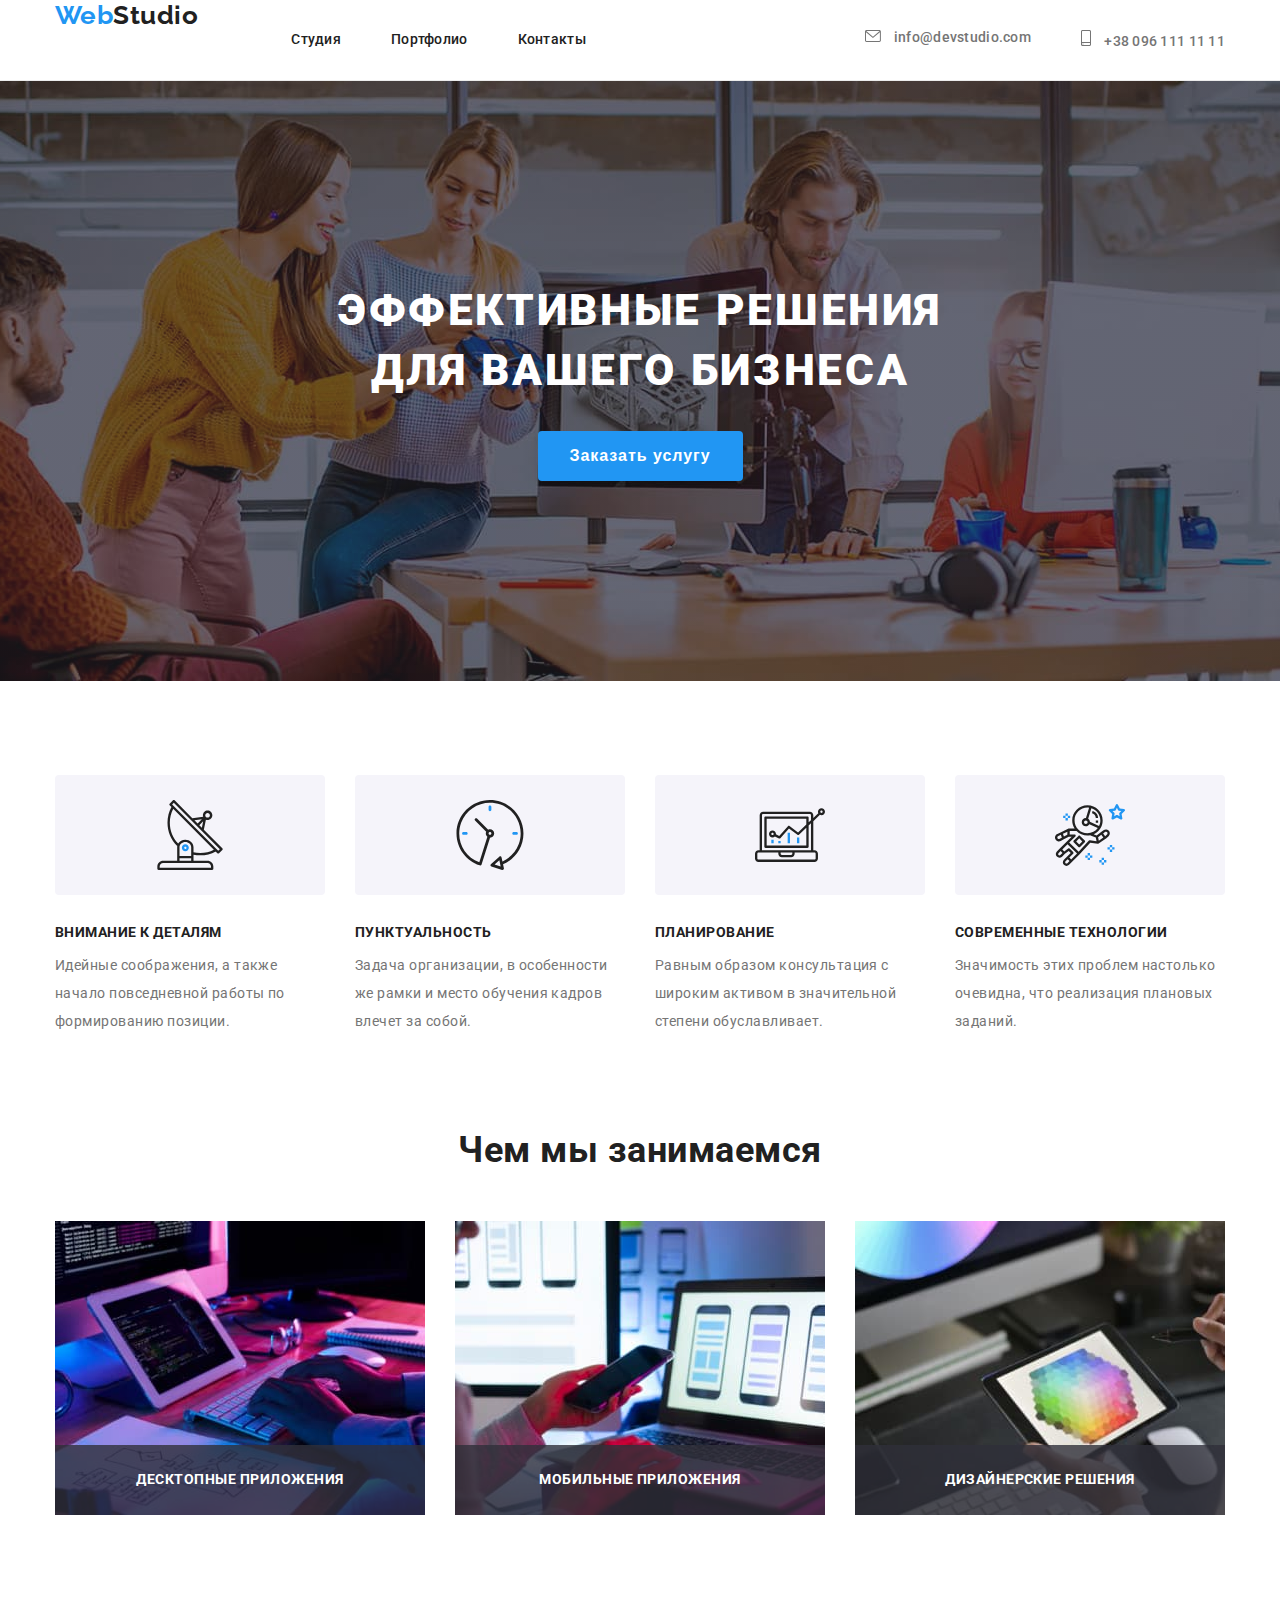
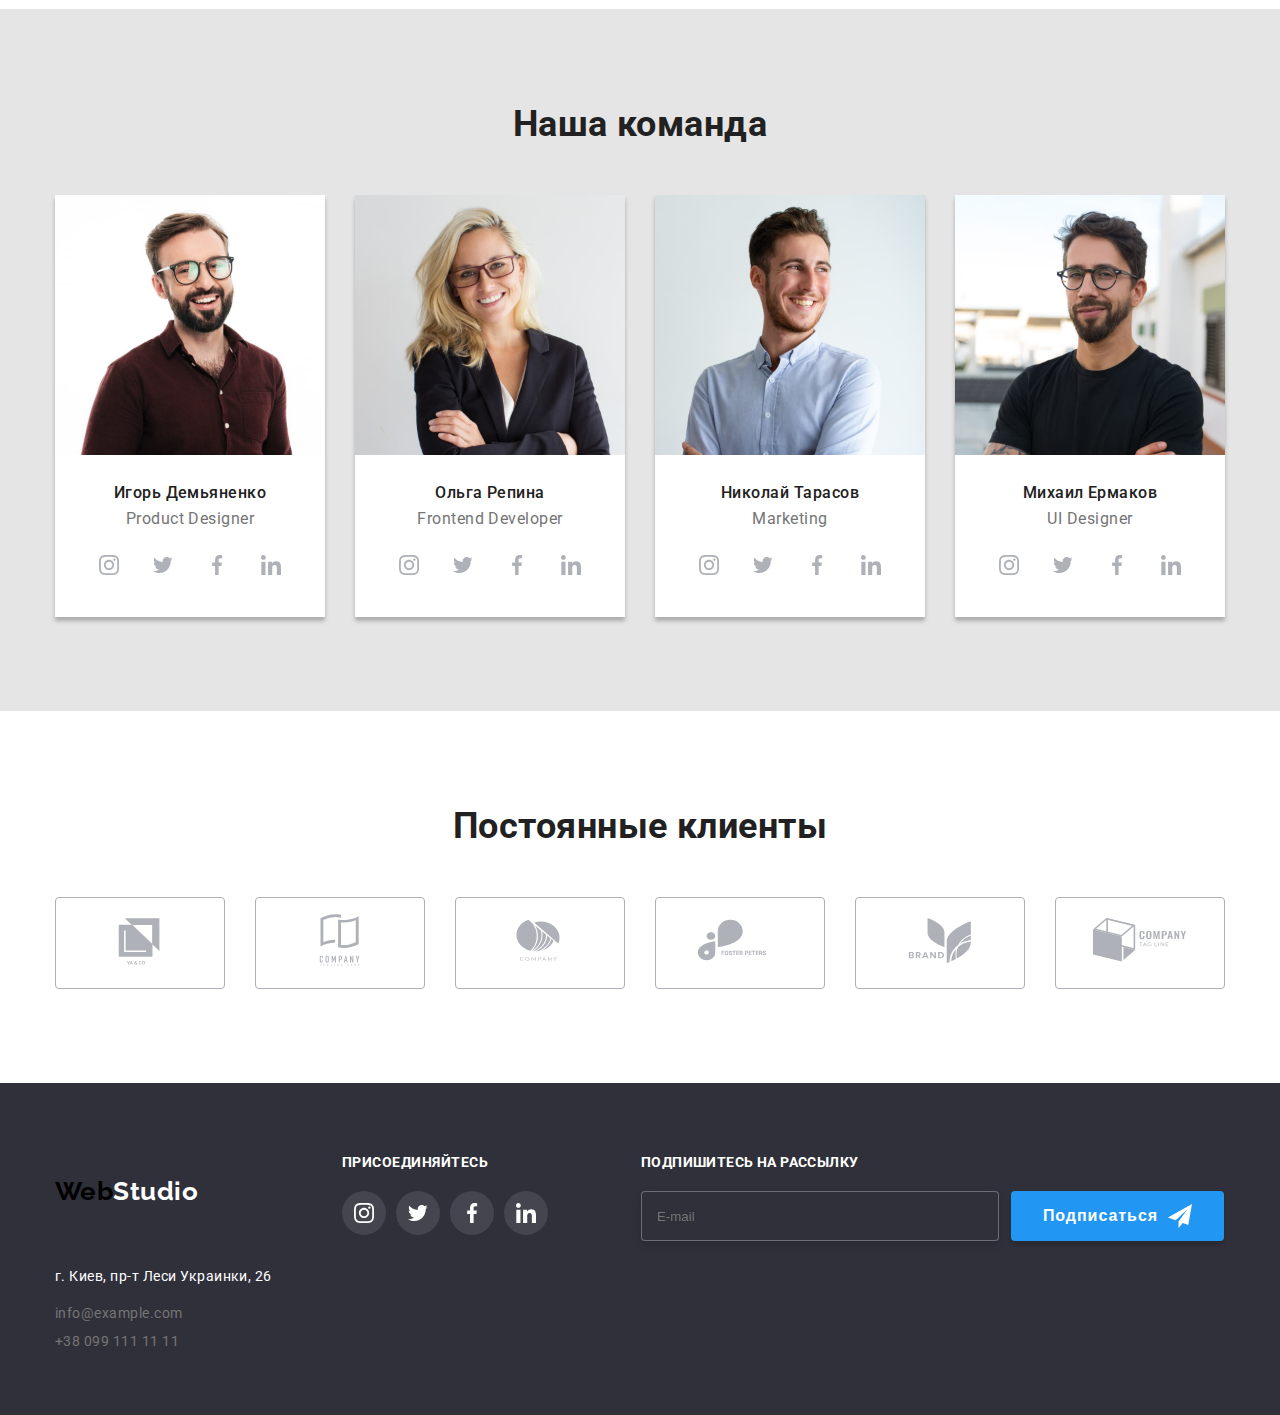
==== index.html @ a4784786 "БЕМ" ====
<!DOCTYPE html>
<html lang="ru">
<head>
    <meta charset="UTF-8">
    <meta http-equiv="X-UA-Compatible" content="IE=edge">
    <meta name="viewport" content="width=device-width, initial-scale=1.0">
    <title>Document</title>
    <link rel="stylesheet" href="https://cdnjs.cloudflare.com/ajax/libs/modern-normalize/1.0.0/modern-normalize.min.css" integrity="sha512-ISS7cAi1PEhQ8jnbJpJZMd29NlhNj4AWYyLOSp2CE/CsHxTCu+r+t0D2yoJudVrd0/8fTVPUVDzY5Tvli75u/g==" crossorigin="anonymous" referrerpolicy="no-referrer" />
    <link rel="preconnect" href="https://fonts.gstatic.com">
<link href="https://fonts.googleapis.com/css2?family=Raleway:wght@700&family=Roboto:wght@400;500;700;900&display=swap" rel="stylesheet">    
<link rel="stylesheet" href="./css/styles.css"/>
</head>
<body>
    <header class="header">
        <div class="container header__line">
        <nav class="header__nav">
            <span ><a class="logo" href=""> <span class="logo logo__web">Web</span>Studio</a> </span>
            <ul class="site-nav">
                <li class=" site-nav__item site-nav__item--active"><a class="site-nav__link" href="./index.html">Студия</a></li>
                <li class="site-nav__item"><a class="site-nav__link" href="./portfolio.html">Портфолио</a></li>
                <li class="site-nav__item"><a class="site-nav__link" href="">Контакты</a></li>
            </ul> 
        </nav>
            <ul class="addres">
                <li class="link"> 
                    <a href="mailto:info@devstudio.com"> 
                        <svg width="16px" height="12px" class="icons-contacts"> 
                        <use href="./images/icons.svg/symbol-defs.svg#icon-envelope">
                        </use> 
                    </svg>
                    info@devstudio.com</a></li>
                <li class="link">
                    <a href="tel:+380961111111">
                        <svg width="10px" height="16px" class="icons-contacts">
                        <use href="./images/icons.svg/symbol-defs.svg#icon-smartphone">
                        </use>
                    </svg>
                    +38 096 111 11 11</a></li>
            </ul>    
    </div>
    </header>


    <main>
        <!-- Hero -->
        <section class="section hero overlay">
            <div class="container">
        <h1 class="hero-title"> Эффективные решения <br> для вашего бизнеса</h1>
        <button data-modal-open type="button" class="btn"> Заказать услугу</button>
        </div>
    </section>

        <!--Features-->
        <section class="section section-features">
            <div class="container"> 
            <h2 class="section-title hide">Особенности</h2>
            <ul class="features">

               <li class="features-items">
                   <div class="icons-features">
                   <svg width="70px" height="70px">
                    <use href="./images/icons.svg/symbol-defs.svg#icon-antenna">
                    </use>
                </svg>
            </div>
                   <h3 class="title">Внимание к деталям</h3>
                   <p class="text"> Идейные соображения, а также начало повседневной работы по формированию позиции.</p>
                </li>


                <li class="features-items">
                    <div class="icons-features">
                    <svg width="70" height="70">
                        <use href="./images/icons.svg/symbol-defs.svg#icon-clock">
                        </use>
                    </svg>
                    </div>
                    <h3 class="title">Пунктуальность </h3>
                    <p class="text">Задача организации, в особенности же рамки и место обучения кадров влечет за собой.</p>
                </li>


                <li class="features-items">
                    <div class="icons-features">
                    <svg width="70" height="70">
                        <use href="./images/icons.svg/symbol-defs.svg#icon-diagram">
                        </use>
                    </svg>
                </div>
                    <h3 class="title"> Планирование </h3>
                    <p class="text">Равным образом консультация с широким активом в значительной степени обуславливает.</p>
                </li>


                <li class="features-items">
                    <div class="icons-features">
                    <svg width="70" height="70">
                        <use href="./images/icons.svg/symbol-defs.svg#icon-astronaut">
                        </use>
                    </svg>
                </div>
                    <h3 class="title">Современные технологии</h3>
                    <p class="text">Значимость этих проблем настолько очевидна, что реализация плановых заданий.</p>
                </li>
            </ul>
            </div>
    </section>
        
        <!--What are we doing -->
        <section class="section job">
            <div class="container"> 
             <h2 class="section-title"> Чем мы занимаемся</h2>
             <ul class="our-job">
                <li class="our-job-items"> <img src="images/box-1.jpg" width="370" height="294" alt="создаем макет">
                <h3 class="title">Десктопные приложения</h3>
             </li>
                <li class="our-job-items"> <img src="images/box-2.jpg" width="370" height="294" alt="создаем сайт">
                    <h3 class="title">Мобильные приложения</h3>
                </li>
                <li class="our-job-items"> <img src="images/box-3.jpg" width="370" height="294" alt="адаптируем">
                    <h3 class="title">Дизайнерские решения</h3></li>
             </ul> 
            </div>
        </section>

        <!--Our team-->
        <section class="section our-team">
            <div class="container"> 
            <h2 class="section-title"> Наша команда</h2>
            <ul class="team">
                <li class="team-items">
                    <img src="images/product-designer.jpg" alt="Игорь Демьяненко" width="270">
                    <h3 class="name">Игорь Демьяненко</h3>
                    <p lang="en" class="specialty">Product Designer</p>

                    <ul class="icons-list">
                        <li class="team-icons">
                            <a class="icons" href=""> 
                                <svg width="20px" height="20px">
                                    <use href="./images/icons.svg/symbol-defs.svg#icon-instagram">
                                    </use>
                                </svg>
                            </a>
                        </li>
                        <li class="team-icons">
                            <a class="icons" href="">
                                <svg width="20px" height="20px">
                                    <use href="./images/icons.svg/symbol-defs.svg#icon-group">
                                    </use>
                                </svg>
                            </a>
                        </li>
                        <li class="team-icons">
                            <a class="icons" href="">
                                <svg width="20px" height="20px">
                                    <use href="./images/icons.svg/symbol-defs.svg#icon-facebook">
                                    </use>
                                </svg>
                            </a>
                        </li>
                        <li class="team-icons">
                            <a class="icons" href="">
                                <svg width="20px" height="20px">
                                    <use href="./images/icons.svg/symbol-defs.svg#icon-linkedin">
                                    </use>
                                </svg>
                            </a>
                        </li>
                    </ul>
                </li>

                <li class="team-items">
                    <img src="images/frontend-developer.jpg" alt="Ольга Репина" width="270"> 
                    <h3 class="name">Ольга Репина</h3>
                    <p lang="en" class="specialty">  Frontend Developer</p>
                    <ul class="icons-list">
                        <li class="team-icons">
                            <a class="icons" href="">
                            <svg width="20px" height="20px">
                                <use href="./images/icons.svg/symbol-defs.svg#icon-instagram">
                                </use>
                            </svg>
                            </a>
                        </li>
                        <li class="team-icons">
                            <a class="icons" href="">
                                <svg width="20px" height="20px">
                                    <use href="./images/icons.svg/symbol-defs.svg#icon-group">
                                    </use>
                                </svg>
                            </a>
                        </li>
                        <li class="team-icons">
                            <a class="icons" href="">
                                <svg width="20px" height="20px">
                                    <use href="./images/icons.svg/symbol-defs.svg#icon-facebook">
                                    </use>
                                </svg>
                            </a>
                        </li>
                        <li class="team-icons">
                            <a class="icons" href="">
                                <svg width="20px" height="20px">
                                    <use href="./images/icons.svg/symbol-defs.svg#icon-linkedin">
                                    </use>
                                </svg>
                            </a>
                        </li>
                    </ul>
                </li>

                <li class="team-items">
                    <img src="images/marketing.jpg" alt="Николай Тарасов" width="270">
                    <h3 class="name">Николай Тарасов</h3>
                    <p lang="en" class="specialty"> Marketing </p>
                    <ul class="icons-list">
                        <li class="team-icons">
                            <a class="icons" href="">
                            <svg width="20px" height="20px">
                                <use href="./images/icons.svg/symbol-defs.svg#icon-instagram">
                                </use>
                            </svg>
                            </a>
                        </li>
                        <li class="team-icons">
                            <a class="icons" href="">
                                <svg width="20px" height="20px">
                                    <use href="./images/icons.svg/symbol-defs.svg#icon-group">
                                    </use>
                                </svg>
                            </a>
                        </li>
                        <li class="team-icons">
                            <a class="icons" href="">
                                <svg width="20px" height="20px">
                                    <use href="./images/icons.svg/symbol-defs.svg#icon-facebook">
                                    </use>
                                </svg>
                            </a>
                        </li>
                        <li class="team-icons">
                            <a class="icons" href="">
                                <svg width="20px" height="20px">
                                    <use href="./images/icons.svg/symbol-defs.svg#icon-linkedin">
                                    </use>
                                </svg>
                            </a>
                        </li>
                    </ul>
                </li>

                <li class="team-items">
                    <img src="images/designer.jpg" alt="Михаил Ермаков" width="270">
                    <h3 class="name">Михаил Ермаков</h3>
                    <p lang="en" class="specialty">UI Designer</p>
                    <ul class="icons-list">
                        <li class="team-icons">
                            <a class="icons" href="">
                            <svg width="20px" height="20px" >
                                <use href="./images/icons.svg/symbol-defs.svg#icon-instagram">
                                </use>
                            </svg>
                            </a>
                        </li>
                        <li class="team-icons">
                            <a class="icons" href="">
                                <svg width="20px" height="20px">
                                    <use href="./images/icons.svg/symbol-defs.svg#icon-group">
                                    </use>
                                </svg>
                            </a>
                        </li>
                        <li class="team-icons">
                            <a class="icons" href="">
                                <svg width="20px" height="20px">
                                    <use href="./images/icons.svg/symbol-defs.svg#icon-facebook">
                                    </use>
                                </svg>
                            </a>
                        </li>
                        <li class="team-icons">
                            <a class="icons" href="">
                                <svg width="20px" height="20px">
                                    <use href="./images/icons.svg/symbol-defs.svg#icon-linkedin">
                                    </use>
                                </svg>
                            </a>
                        </li>
                    </ul>
                    
                </li>
            </ul>
        </div>
        </section>

        <!--Partners-->

        <section class="section">
            <div class="container">
    <h2 class="section-title">Постоянные клиенты</h2>
<ul class="our-partners">
    <li class="client-icons"> 
        <a class="icons-partners" href="url">
        <svg width="106px" height="60px">
            <use href="./images/icons.svg/symbol-defs.svg#icon-client-1">
            </use>
        </svg>
        </a>
    </li>

    <li class="client-icons"> <a class="icons-partners" href="url">
        <svg width="106px" height="60px" >
            <use href="./images/icons.svg/symbol-defs.svg#icon-client-2">
            </use>
        </svg>
    </a>
    </li>


    <li class="client-icons"> <a class="icons-partners" href="url">
        <svg width="106px" height="60px" >
            <use href="./images/icons.svg/symbol-defs.svg#icon-client-3">
            </use>
        </svg>
    </a>
    </li>

    <li class="client-icons"> <a class="icons-partners" href="url">
        <svg width="106px" height="60px" >
            <use href="./images/icons.svg/symbol-defs.svg#icon-client-4">
            </use>
        </svg>
    </a>
    </li>

    <li class="client-icons">
        <a class="icons-partners" href="url">
        <svg width="106px" height="60px" >
            <use href="./images/icons.svg/symbol-defs.svg#icon-client-5">
            </use>
        </svg>
    </a>
    </li>

    <li class="client-icons">
        <a class="icons-partners" href="url">
        <svg width="106px" height="60px" >
            <use href="./images/icons.svg/symbol-defs.svg#icon-client-6">
            </use>
        </svg> 
    </a>
    </li>
</ul>
</div>
</section>

    </main>

    <footer>
        <section class="footer">
            <div class="container footer-container">
                <div>
        <h3 class="logo"> <a href=""><span class="web">Web</span><span class="studio">Studio</span> </a> </h3>       
        <address class="address">
            <ul class="post-contacts">
               <li> <p class="post"> г. Киев, пр-т Леси Украинки, 26</p>  </li> 
               <li> <a href="mailto:info@example.com" class="contacts contacts-mailto">info@example.com</a> </li>
               <li> <a href="tel:+380991111111" class="contacts">+38 099 111 11 11</a></li>  
            </ul> 
        </address>
        </div>


        <div class="our-icons">
        <h3 class="title">присоединяйтесь</h3>    
<ul>
    <li class="team-icons footer-icons">
        <a class="" href="">
        <svg width="20px" height="20px" class="icons ft-icons">
            <use href="./images/icons.svg/symbol-defs.svg#icon-instagram">
            </use>
        </svg>
        </a>
    </li>
    <li class="team-icons footer-icons">
        <a href="">
            <svg width="20px" height="20px" class="icons ft-icons">
                <use href="./images/icons.svg/symbol-defs.svg#icon-group">
                </use>
            </svg>
        </a>
    </li>
    <li class="team-icons footer-icons">
        <a href="">
            <svg width="20px" height="20px" class="icons ft-icons">
                <use href="./images/icons.svg/symbol-defs.svg#icon-facebook">
                </use>
            </svg>
        </a>
    </li>
    <li class="team-icons footer-icons">
        <a href="">
            <svg width="20px" height="20px" class="icons ft-icons">
                <use href="./images/icons.svg/symbol-defs.svg#icon-linkedin">
                </use>
            </svg>
        </a>
    </li>
</ul>
</div>



<form class="form-subscription">
    <h3 class="title"> Подпишитесь на рассылку </h3>
    <div class="subscription">
    <input type="email" name="e-mail" class="input-subscription" placeholder="E-mail" required>
    <button type="submit" class="btn">Подписаться
        <svg class="subscription-icon" width="24px" height="24px" >
            <use href="./images/icons.svg/symbol-defs.svg#icon-send">
            </use>
        </svg>
    </button>
</div>
</form>

</div>        
    </section>
    </footer>


<div class="backdrop is-hidden" data-modal>

    <div class="modal"> 


<form class="form">

        <b class="form-title">Оставьте свои данные, мы вам перезвоним</b>

        <label class="form-field">
                <span class="form-label">Имя</span>
                <input type="text" class="form-input" name="name" required>
                <svg class="form-icons" width="18px" height="18px">
                <use href="./images/icons.svg/symbol-defs.svg#icon-person-black" > 
                    </use>
                </svg>
        </label>


        <label class="form-field">
            <span class="form-label">Телефон</span>
            <input type="tel" class="form-input" name="tel" required>
            <svg class="form-icons" width="18px" height="18px">
            <use href="./images/icons.svg/symbol-defs.svg#icon-phone-black" > 
                </use>
            </svg>
    </label>


    <label class="form-field">
        <span class="form-label">Почта</span>
        <input type="email" class="form-input" name="email" required>
        <svg class="form-icons" width="18px" height="18px">
        <use href="./images/icons.svg/symbol-defs.svg#icon-email-black" > 
            </use>
        </svg>
</label>

<label class="form-field">
    <span class="form-label">Комментарий</span>
    <textarea class="comment" name="comment" placeholder="Введите текст"></textarea>
</label>

    <label class="checkbox-label">
    <input class="checkbox" type="checkbox" name="top">
    <span class="checkbox-icons">
    </span>
    <p class="text">Соглашаюсь с рассылкой и принимаю <a class="agree" href="">Условия договора</a></p>
</label>

<button class="btn" type="submit">Отправить</button>
  


</form>  

<button data-modal-close> 
    <svg width="18px" height="18px">
        <use href="./images/icons.svg/symbol-defs.svg#icon-close-black">
        </use>
    </svg>
</button> 
</div>
</div>


<script src="./js/modal.js"></script>
</body>
</html>
---- css/styles.css ----
/*VARIABLES*/
:root {
  --accent-color: rgba(33, 150, 243, 1);
  --background-color: rgba(229, 229, 229, 1);
  --bacbackground-color-dark: rgba(47, 48, 58, 1);
  --background-color-block: rgba(245, 244, 250, 1);
  --black-color: rgba(33, 33, 33, 1);
  --text-color: rgba(117, 117, 117, 1);
  --white-color: rgba(255, 255, 255, 1);
  --icon-color: rgba(175, 177, 184, 1);
  --main-font: "Roboto", sans-serif;
  --timing: cubic-bezier(0.4, 0, 0.2, 1)
}

* {
  box-sizing: border-box;
  margin: 0;
  padding: 0;
}

/*geometry*/
html {
  box-sizing: border-box;
}

*,
*::before,
*::after {
  box-sizing: inherit;
}

body {
  background-color: var(--white-color);
  font-family: var(--main-font);
  font-style: normal;
  letter-spacing: 0.03em;
  margin: 0;
}

a {
  color: inherit;
  text-decoration: none;
}

ul {
  list-style: none;
}

img {
  display: block;
  max-width: 100%;
  height: auto;
}

.container {
  margin: 0 auto;
  padding: 0 15px;
  width: 1200px;
}

/*HEDER STYLES*/
.header {
  background-color: var(--white-color);
  color: var(--black-color);
  border-bottom: 1px solid #ececec;
  transition: color 250ms cubic-bezier(0.4, 0, 0.2, 1);
}

.header a{
  transition: color 250ms var(--timing);
}

.header a:hover,
.header a:focus {
  color: var(--accent-color);
}

.header__line {
  display: flex;
  flex-direction: row;
  align-items: center;
}

.header__nav {
  display: flex;
}

.logo {
  font-family: "Raleway", sans-serif;
  font-weight: 700;
  font-size: 26px;
  line-height: 1.19;
  margin-top: 24px;
  margin-bottom: 25px;
}

.logo__web {
  color: var(--accent-color);
}

.site-nav {
  display: flex;
  margin-left: 93px;
}

.site-nav__item {
  display: block;
  padding-top: 32px;
  padding-bottom: 32px;
  font-weight: 500;
  font-size: 14px;
  line-height: 1.14;
  letter-spacing: 0.02em;
}

.site-nav__item:not(:last-child) {
  margin-right: 50px;
}

.addres .link {
  color: var(--text-color);
  font-weight: 500;
  font-size: 14px;
  line-height: 1.14;
  letter-spacing: 0.02em;
}

.addres {
  display: flex;
  margin-left: auto;
}

.addres .link:first-child {
  margin-right: 50px;
}

.active {
  position: relative;
  color: var(--accent-color);
}


.active::after {
    content:'';
    position: absolute;
    left: 0;
    bottom: -1px;
    background-color: var(--accent-color);
    border-radius: 2px;
    width: 100%;
    height: 4px;
}

.icons-contacts {
  margin-right: 10px;
  fill: var(--text-color);
  transition: fill 250ms var(--timing);
}

.link .icons-contacts {
  transition: fill 250ms var(--timing);
}

.link:hover .icons-contacts,
.link:focus .icons-contacts 
{
  fill: var(--accent-color);
}

/*HERO*/

.hero {
  background-color: rgba(47, 48, 58, 1);
  text-align: center;
}

/*overlay*/
.overlay {
  max-width: 1600px;
  height: 600px;
  margin-left: auto;
  margin-right: auto;
  background-image: linear-gradient(
      to right,
      rgba(47, 48, 58, 0.4),
      rgba(47, 48, 58, 0.4)
    ),
    url("../images/hero.jpg");
  background-size: cover;
  background-position: center;
}

.hero-title {
  color: var(--white-color);
  font-weight: 900;
  font-size: 44px;
  line-height: 1.36;
  text-align: center;
  letter-spacing: 0.06em;
  text-transform: uppercase;
  outline: white;
  margin-bottom: 30px;
  margin-top: 106px;
}

.btn {
  display: inline-block;
  border: 0;
  border-radius: 4px;
  box-shadow: 0px 4px 4px rgba(0, 0, 0, 0.15);
  padding: 10px 32px;
  color: var(--white-color);
  background-color: var(--accent-color);
  font-weight: 700;
  font-size: 16px;
  line-height: 1.88;
  letter-spacing: 0.06em;
  cursor: pointer;
  text-align: center;
  transition: background-color 250ms var(--timing);
}

.btn:hover,
.btn:focus {
  background-color: rgba(24, 140, 232, 1);
}

/*Section*/

.section-title {
  color: var(--black-color);
  font-weight: 700;
  font-size: 36px;
  line-height: 1.17;
  text-align: center;
  margin-top: 0;
  margin-bottom: 50px;
}

.section {
  padding: 94px 0;
}




/*features*/
.features {
  display: flex;
  flex-wrap: wrap;
}

.section-features {
  padding-bottom: 0;
}

.features .features-items {
  flex-basis: calc((100% - 90px) / 4);
  margin-right: 30px;
}
.features .features-items:last-child {
  margin-right: 0;
}

.icons-features {
  display: flex;
  width: 100%;
  height: 120px;
  justify-content: center;
  align-items: center;
  background-color: #f5f4fa;
  border-radius: 4px;
}

.hide {
  position: absolute;
  width: 1px;
  height: 1px;
  margin: -1px;
  border: 0;
  padding: 0;
  clip: rect(0 0 0 0);
  overflow: hidden;
}

.features .title {
  color: var(--black-color);
  font-weight: 700;
  font-size: 14px;
  line-height: 1.14;
  text-transform: uppercase;
  margin-top: 0;
  margin-bottom: 10px;
  margin-top: 30px;
}

.features .text {
  color: var(--text-color);
  font-size: 14px;
  line-height: 2;
}

/*job*/

.our-job {
  display: flex;
}

.our-job-items {
  position: relative;
  width: calc((100% - 60px) / 3);
  margin-right: 30px;
}
.our-job-items:last-child {
  margin-right: 0;
}


.job .title{
  position: absolute;
  bottom: 0;
  right: 0;
  left: 0;
padding: 27px;
text-align: center;
  color: var(--white-color);
  font-weight: 700;
  font-size: 14px;
  line-height: 1.14;
  text-transform: uppercase;
  background-color: rgba(47, 48, 58, 0.8);
}

/*team*/
.team {
  display: flex;
}

.our-team {
  background-color: var(--background-color);
}

.team-items {
  width: calc((100% - 90px) / 4);
  margin-right: 30px;
  background-color: var(--white-color);
  box-shadow: 0px 4px 4px rgba(0, 0, 0, 0.25);
}

.team-items:last-child {
  margin-right: 0;
}

.team .name {
  color: var(--black-color);
  font-weight: 500;
  font-size: 16px;
  line-height: 1.98;
  text-align: center;
  margin-top: 30px;
  margin-bottom: 10px;
  line-height: 100%;
}

.team .specialty {
  color: var(--text-color);
  font-size: 16px;
  line-height: 1.88;
  text-align: center;
  line-height: 100%;
}

.icons-list {
  display: flex;
  justify-content: center;
  padding: 16px 32px 30px;
}

.team-icons {
  display: flex;
  width: 44px;
  height: 44px;
  flex-basis: calc((100% - 30px) / 4);
  border-radius: 50%;
  margin-right: 10px;
  align-items: center;
  justify-content: center;
  transition: background-color 250ms var(--timing);
}

.team-icons:last-child {
  margin-right: 0;
}

.team-icons:hover,
.team-icons:focus {
  background-color: var(--accent-color);
}

.icons {
  display: flex;
  fill: var(--icon-color);
  align-items: center;
  justify-content: center;
}

.team-icons .icons{
  transition: fill 250ms var(--timing);
}

.team-icons:hover .icons,
.team-icons:focus .icons {
  fill: var(--white-color);
}
 .team-icons:focus-within {
   background-color: var(--accent-color);
 }  
   
 .icons:focus{
   outline: none;
   fill: var(--white-color);
 }


/*partners*/
.our-partners {
  display: flex;
}

.client-icons {
  display: flex;
  flex-basis: calc((100% - 30px) / 6);
  height: 92px;
  margin-right: 30px;
  border: 1px solid var(--icon-color);
  box-sizing: border-box;
  border-radius: 4px;
  align-items: center;
  justify-content: center;
  transition: border 250ms var(--timing);
}

.client-icons:last-child {
  margin-right: 0;
}

.client-icons:hover,
.client-icons:focus-within {
  border: 1px solid var(--accent-color);
}

.icons-partners {
  fill: var(--icon-color);
}

.client-icons .icons-partners {
  transition: fill 250ms var(--timing);
}

.client-icons:hover .icons-partners
 {
  fill: var(--accent-color);
}

.icons-partners:focus {
  outline: none;
  fill: var(--accent-color);
}

/*footer*/
.footer {
  background-color: var(--bacbackground-color-dark);
}

.footer-container {
  display: flex;
}

.footer .logo {
  font-weight: 700;
  font-size: 26px;
  line-height: 1.92;
  padding-top: 60px;
  padding-bottom: 20px;
}

.studio {
  color: var(--white-color);
}

.post {
  font-style: normal;
  color: var(--white-color);
  font-size: 14px;
  line-height: 2;
  padding-bottom: 9px;
}

.contacts {
  font-style: normal;
  color: var(--text-color);
  font-size: 14px;
  line-height: 2;
  transition: color 250ms var(--timing);
}

.contacts:hover,
.contacts:focus {
  color: var(--white-color);
}

.post-contacts {
  padding-bottom: 60px;
}

.contacts-mailto {
  padding-bottom: 9px;
}

.our-icons {
  display: flex;
  flex-direction: column;
  padding-top: 72px;
  padding-left: 70px;
}

.our-icons ul {
  display: flex;
  justify-content: center;
  padding-top: 20px;
}

.our-icons .title {
  color: var(--white-color);
  width: 145px;
  height: 16px;
  left: 516px;
  top: 2751px;
  font-size: 14px;
  line-height: 1.14;
  text-transform: uppercase;
}

.footer-icons {
  background-color: rgba(255, 255, 255, 0.1);
}

.ft-icons {
  fill: var(--white-color);
}


/*form*/

.form-subscription {
  padding-top: 72px;
  padding-left: 93px;
}

.form-subscription .title 
{
  margin-bottom: 20px;
  font-weight: bold;
  font-size: 14px;
  line-height: 1.14;
  letter-spacing: 0.03em;
  text-transform: uppercase;
  color: var(--white-color);
}


.subscription {
  display: flex;
  margin-left: auto;
}

.input-subscription{
  width: 358px;
  height: 50px;
  padding: 15px;
  margin-right: 12px;
  border: 1px solid rgba(255, 255, 255, 0.3);
  filter: drop-shadow(0px 4px 4px rgba(0, 0, 0, 0.15));
  border-radius: 4px;
  background-color: var(--bacbackground-color-dark);
}

.subscription .btn {
  display: flex;
  align-items: center;
}

.subscription-icon {
  margin-left: 10px;
}
/*portfolio*/
/*filter*/

.btn-filret {
  color: var(--black-color);
  font-family: inherit;
  font-weight: 500;
  font-size: 16px;
  line-height: 1.63;
  text-align: center;
  cursor: pointer;
  border: 0;
  background-color: var(--background-color-block);
  border-radius: 4px;
  padding: 6px 22px;
  transition: bacground-color 250ms var(--timing), color 250ms var(--timing), box-shadow 250ms var(--timing);
}

.btn-filret:hover,
.btn-filret:focus {
  color: var(--white-color);
  background-color: var(--accent-color);
  box-shadow: 0px 4px 4px 0px rgba(0, 0, 0, 0.25);
}

.filter {
  display: flex;
  margin-bottom: 50px;
  justify-content: center;
}

.filter .filter-item {
  margin-right: 8px;
}

.filter .filter-item:last-child {
  margin-right: 0;
}

/*project*/
.project {
  display: flex;
  flex-wrap: wrap;
}

.project-item {
  width: calc((100% - 60px) / 3);
  margin-right: 30px;
  margin-bottom: 30px;
  border: 1px solid #eeeeee;
}

.project-title{
  transition: box-shadow 250ms var(--timing);
}


.project-item:nth-child(3n) {
  margin-right: 0;
}

.project-item:nth-last-child(-n + 3) {
  margin-bottom: 0;
}


.project .title {
  color: var(--black-color);
  font-weight: 700;
  font-size: 18px;
  line-height: 2;
  letter-spacing: 0.06em;
  padding-top: 20px;
  padding-bottom: 4px;
  padding-left: 24px;
}

.project .task {
  color: var(--text-color);
  font-size: 16px;
  line-height: 1.88;
  padding-bottom: 20px;
  padding-left: 24px;
}

.card-tumb{
  position: relative;
  overflow: hidden;
}

.project-overlay{
  position: absolute;
  top: 0;
  left: 0;
  width: 100%;
  height: 100%;
  background-color:rgba(33, 150, 243, 0.9);
  opacity: 0;
  transform: translateY(100%);
  transition: transform 250ms cubic-bezier(0.4, 0, 0.2, 1);
}

.project-overlay .task {
  position: absolute;
  transform: translate(-50%, -50%);
  top: 50%;
  left: 50%;
  display: flex;
  width: 100%;
  height: 100%;
  align-items: center;
  padding-left: 24px;
  padding-right: 24px;
  color: var(--white-color);
  font-size: 18px;
line-height: 1.56;
}


.project-card:hover .project-overlay,
.project-card:focus .project-overlay{
  opacity: 1;
  transform: translateY(0);
}


.project-card:hover .project-title,
.project-card:focus .project-title 
 {
  box-shadow: 0px 1px 1px rgba(0, 0, 0, 0.12), 0px 4px 4px rgba(0, 0, 0, 0.06),
    1px 4px 6px rgba(0, 0, 0, 0.16);
}

/*modal*/

.backdrop{
  position: fixed;
  top: 0;
  left: 0;
  width: 100%;
  height: 100%;
  background: rgba(0, 0, 0, 0.2);
  opacity: 1;
  transition: opacity 250ms var(--timing);
  visibility: visible;
}

.backdrop.is-hidden{
  opacity: 0;
  pointer-events: none;
  visibility: hidden;
  transition: opacity 250ms var(--timing), visibility 250ms var(--timing);
}

.backdrop.is-hidden .modal{
  transform: translate(-50%, -50%) scale(0.5);
}

.modal{
  position: absolute;
  top: 50%;
  left: 50%;
  transform: translate(-50%, -50%) scale(1);
  width: 528px;
  height: 581px;
  background-color: var(--white-color);
  box-shadow: 0px 1px 3px rgb(0 0 0 / 12%), 0px 1px 1px rgb(0 0 0 / 14%), 0px 2px 1px rgb(0 0 0 / 20%);
    border-radius: 4px;
  transition: transform 250ms var(--timing);
  
}

[data-modal-close] {
  position: absolute;
  display: flex;
  align-items: center;
  justify-content: center;
  top: 8px;
  right: 8px;
  width: 30px;
  height: 30px;
  fill: var(--black-color);
  border-radius: 50%;
  cursor: pointer;
  border: 1px solid rgba(0, 0, 0, 0.1);
  background-color: var(--white-color);
}
[data-modal-close]:hover,
[data-modal-close]:focus {
  fill: var(--accent-color);
  transition: fill 250ms var(--timing);
}



/*form*/
.form {
  display:block;
margin-left: auto;
  padding: 40px;
}

.form-title{
  display: block;
  font-size: 20px;
  line-height: 1.15;
  text-align: center;
  letter-spacing: 0.03em;
padding-bottom: 12px;}

.form-field {
  position: relative;
  display: flex;
  flex-direction: column;
  margin-bottom: 10px;
}

.form-label {
margin-bottom: 4px;
font-size: 12px;
line-height: 1.166;
letter-spacing: 0.01em;
color: #757575;
}

.form-input {
  height: 40px;
  border: 1px solid rgba(33, 33, 33, 0.2);
  border-radius: 4px;
  padding-left: 40px;
  transition: border-color 250ms var(--timing);
}


.comment::placeholder {
font-size: 12px;
line-height: 1.166;
letter-spacing: 0.01em;
color: rgba(117, 117, 117, 0.5);
}

 .comment{
  padding: 12px 16px;
  resize: none;
  border: 1px solid rgba(33, 33, 33, 0.2);
  border-radius: 4px;
  height: 120px;
  transition: border-color 250ms var(--timing);
}

.comment:hover{
  border-color: var(--accent-color);
  transition: border-color 250ms var(--timing);
}

.comment:focus-within {
  outline-color: var(--accent-color);
}

.form-icons {
  position: absolute;
  left: 12px;
  bottom: 4px;
  transform: translateY(-50%);
  display: inline-block;
  width: 18px;
  height: 18px;
}


.form-field:focus-within > .form-icons{
  fill: var(--accent-color);
}

.form-field:focus-within > .form-input {
  outline-color: var(--accent-color);
}

.form-input:hover {
  border-color: var(--accent-color) ;
  transition: border-color 250ms var(--timing);
}

.checkbox-label {
  display: flex;
  font-size: 14px;
  line-height: 2;
  letter-spacing: 0.03em;
  color: #757575;
  padding-top: 16px ;
  justify-content: center;
  align-items: center;
  margin-bottom: 30px;
  }

.checkbox{
  appearance: none;
  position: absolute;
}


.checkbox-icons {
  display: flex;
  border: 1px solid var(--black-color);
  border-radius: 2px;
  width: 16px;
  height: 15px;
  margin-right: 7px;
  vertical-align: middle;
  transition: border-color 250ms var(--accent-color);
}

.checkbox-icons:hover
{border-color: var(--accent-color);
  transition: border-color 250ms var(--accent-color);
}

.checkbox:focus-within + .checkbox-icons {
  border-color: var(--accent-color);
  transition: border-color 250ms var(--accent-color);
  }



.checkbox:checked + .checkbox-icons{
  background-color: var(--accent-color);
  background-image: url('../images/icon\ check.svg');
  background-size: contain;
  background-origin: border-box ;
  border-color: var(--accent-color) ;
  
}


.text .agree {
  color: var(--accent-color);
  text-decoration: underline;
}

.form .btn{
  display: block;
  margin-left: 163px;
}
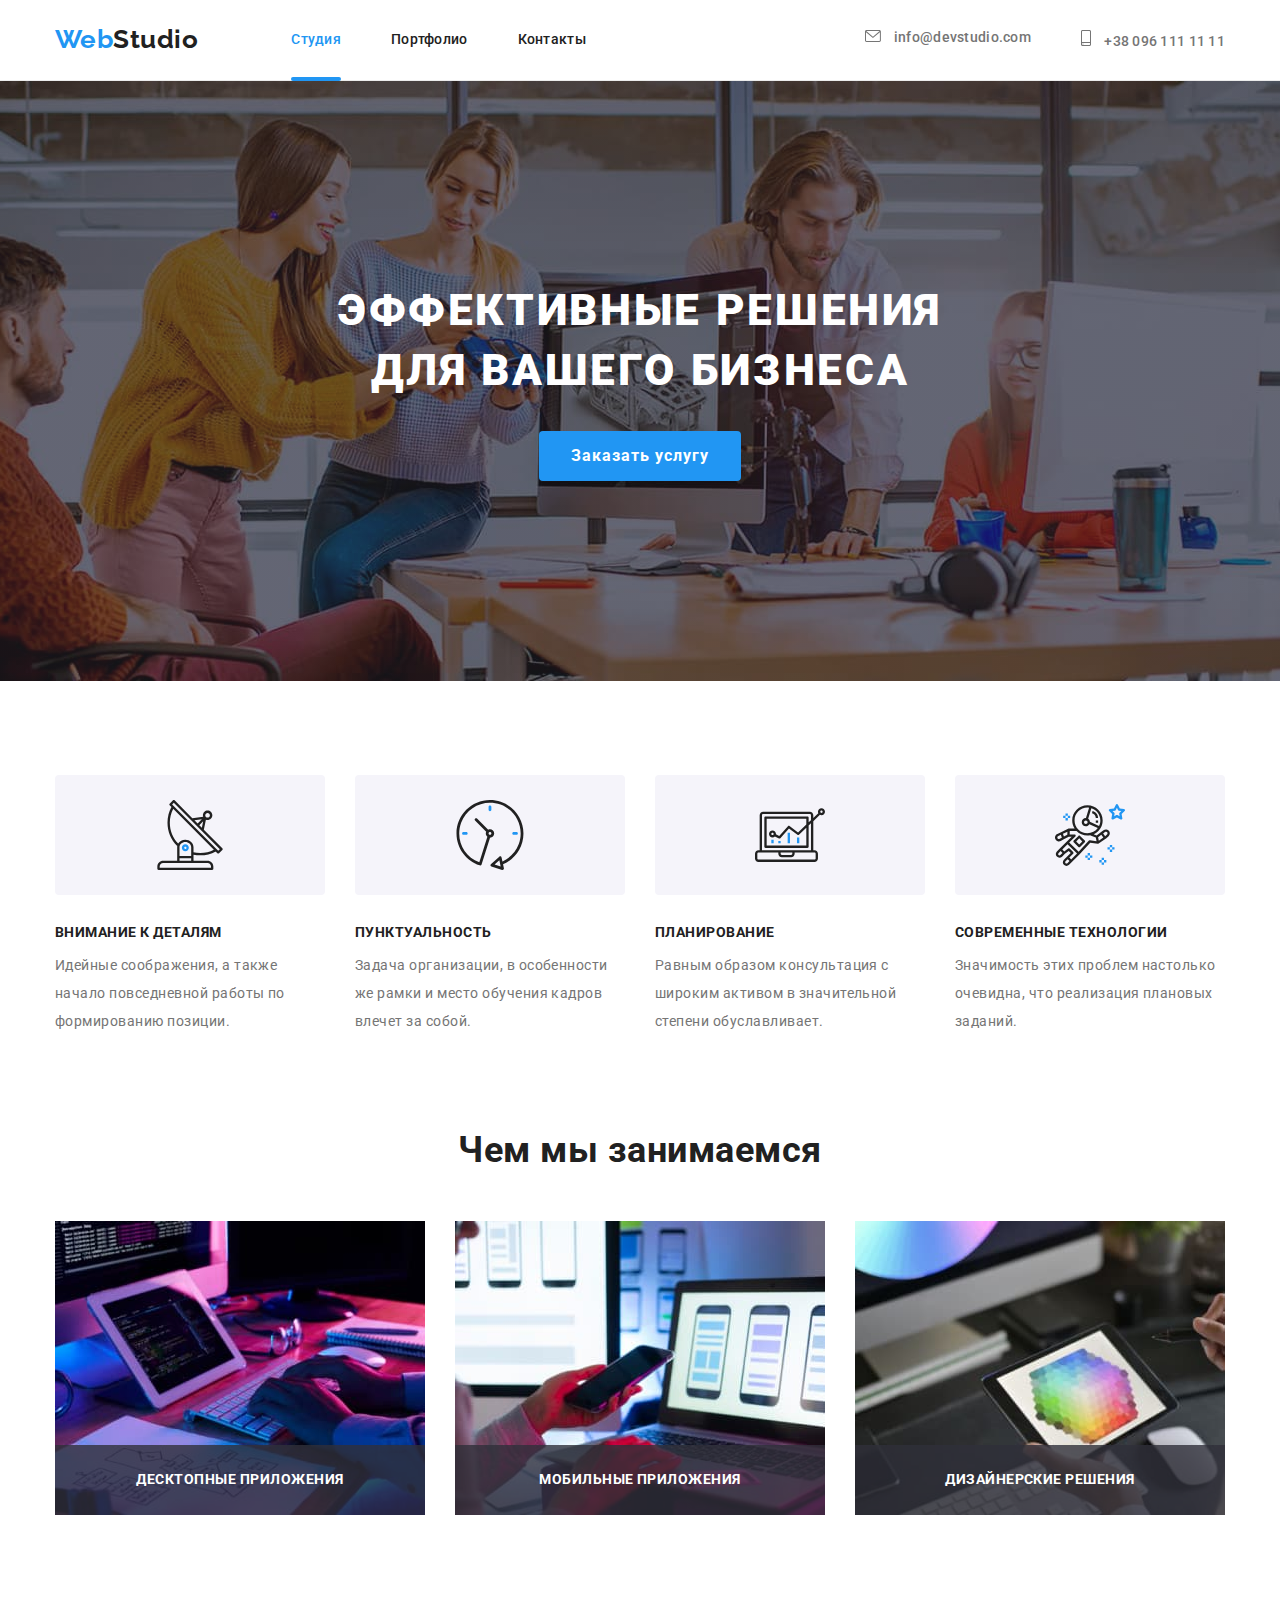
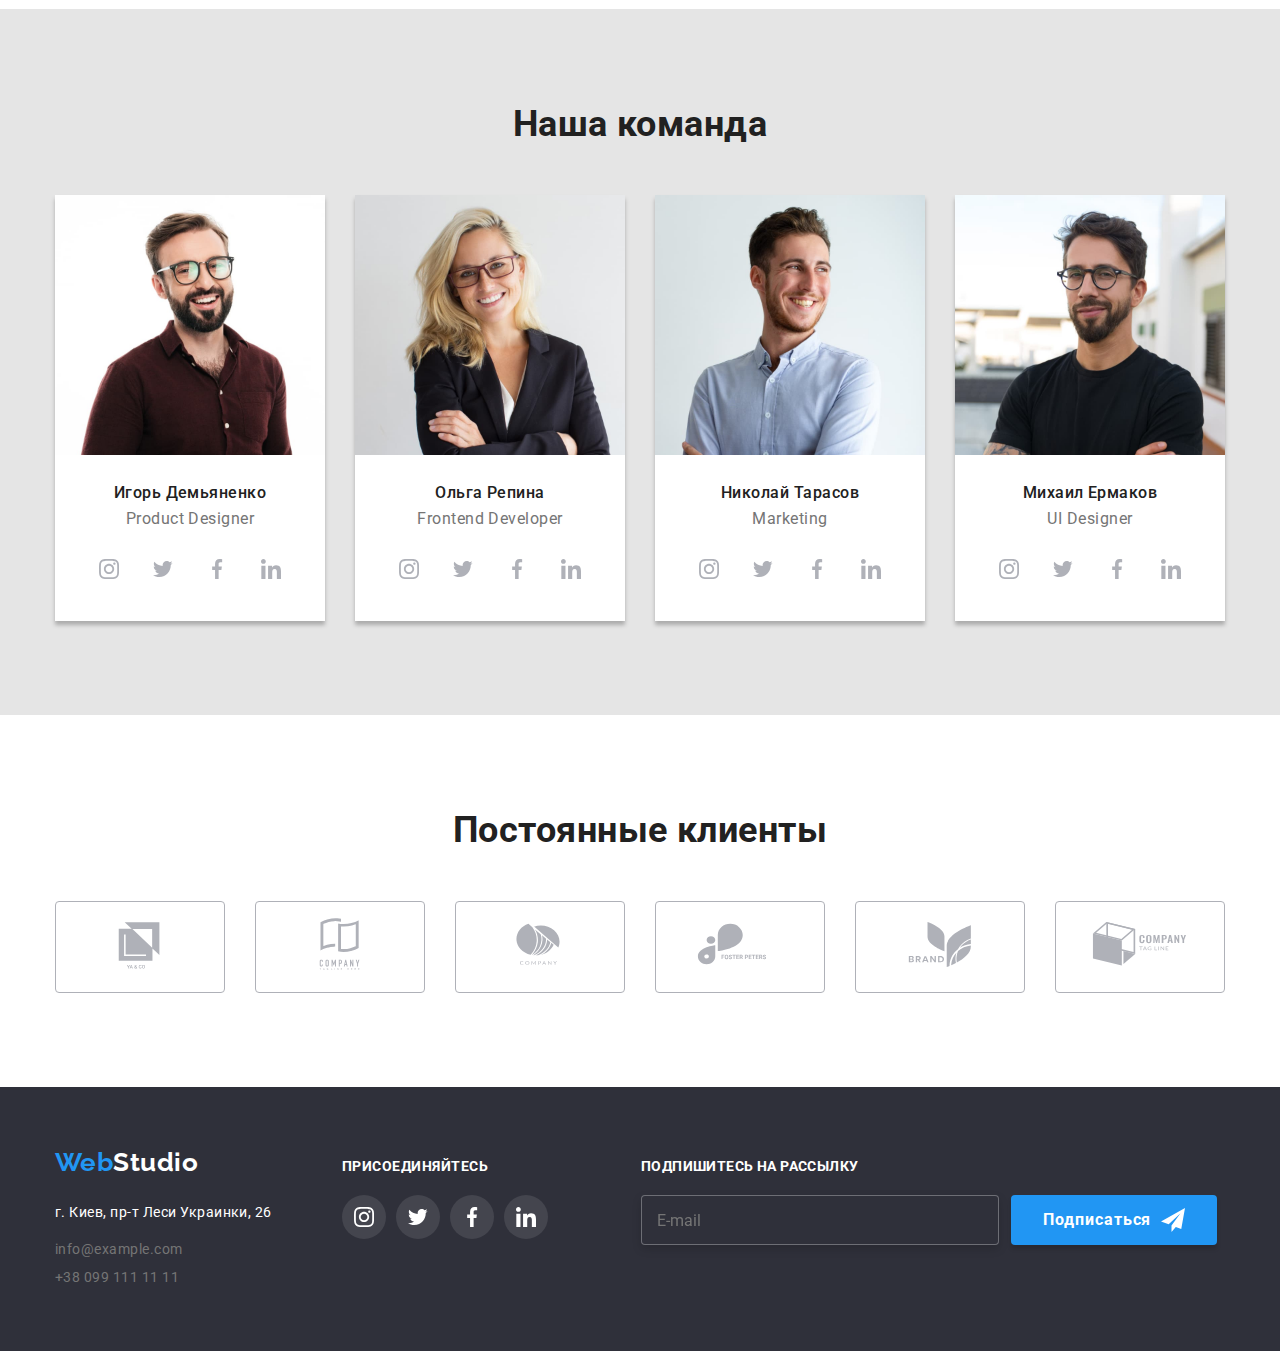
==== commit 9a563917: "БЕМ+SASS" ====
--- a/index.html
+++ b/index.html
@@ -5,33 +5,34 @@
     <meta http-equiv="X-UA-Compatible" content="IE=edge">
     <meta name="viewport" content="width=device-width, initial-scale=1.0">
     <title>Document</title>
-    <link rel="stylesheet" href="https://cdnjs.cloudflare.com/ajax/libs/modern-normalize/1.0.0/modern-normalize.min.css" integrity="sha512-ISS7cAi1PEhQ8jnbJpJZMd29NlhNj4AWYyLOSp2CE/CsHxTCu+r+t0D2yoJudVrd0/8fTVPUVDzY5Tvli75u/g==" crossorigin="anonymous" referrerpolicy="no-referrer" />
-    <link rel="preconnect" href="https://fonts.gstatic.com">
+  <link rel="preconnect" href="https://fonts.gstatic.com">
 <link href="https://fonts.googleapis.com/css2?family=Raleway:wght@700&family=Roboto:wght@400;500;700;900&display=swap" rel="stylesheet">    
-<link rel="stylesheet" href="./css/styles.css"/>
+<link rel="stylesheet" href="./css/main.min.css"/>
 </head>
 <body>
+    
+    <!--header-->
     <header class="header">
-        <div class="container header__line">
-        <nav class="header__nav">
-            <span ><a class="logo" href=""> <span class="logo logo__web">Web</span>Studio</a> </span>
+        <div class="container header-line">
+        <nav class="nav">
+            <span class="logo"><a href="">Web<span class="logo logo__part">Studio</span></a> </span>
             <ul class="site-nav">
-                <li class=" site-nav__item site-nav__item--active"><a class="site-nav__link" href="./index.html">Студия</a></li>
-                <li class="site-nav__item"><a class="site-nav__link" href="./portfolio.html">Портфолио</a></li>
-                <li class="site-nav__item"><a class="site-nav__link" href="">Контакты</a></li>
+                <li class="site-nav__item site-nav__item--active"><a href="./index.html">Студия</a></li>
+                <li class="site-nav__item"><a href="./portfolio.html">Портфолио</a></li>
+                <li class="site-nav__item"><a href="">Контакты</a></li>
             </ul> 
         </nav>
             <ul class="addres">
-                <li class="link"> 
+                <li class="addres__item"> 
                     <a href="mailto:info@devstudio.com"> 
-                        <svg width="16px" height="12px" class="icons-contacts"> 
+                        <svg width="16px" height="12px" class="addres__icon"> 
                         <use href="./images/icons.svg/symbol-defs.svg#icon-envelope">
                         </use> 
                     </svg>
                     info@devstudio.com</a></li>
-                <li class="link">
+                <li class="addres__item">
                     <a href="tel:+380961111111">
-                        <svg width="10px" height="16px" class="icons-contacts">
+                        <svg width="10px" height="16px" class="addres__icon">
                         <use href="./images/icons.svg/symbol-defs.svg#icon-smartphone">
                         </use>
                     </svg>
@@ -45,80 +46,82 @@
         <!-- Hero -->
         <section class="section hero overlay">
             <div class="container">
-        <h1 class="hero-title"> Эффективные решения <br> для вашего бизнеса</h1>
+        <h1 class="hero__title"> Эффективные решения <br> для вашего бизнеса</h1>
         <button data-modal-open type="button" class="btn"> Заказать услугу</button>
         </div>
     </section>
 
+
+
         <!--Features-->
         <section class="section section-features">
             <div class="container"> 
-            <h2 class="section-title hide">Особенности</h2>
+            <h2 class="section__title section__title--hide">Особенности</h2>
+
             <ul class="features">
-
-               <li class="features-items">
-                   <div class="icons-features">
+               <li class="features__items">
+                   <div class="features__icon">
                    <svg width="70px" height="70px">
                     <use href="./images/icons.svg/symbol-defs.svg#icon-antenna">
                     </use>
                 </svg>
             </div>
-                   <h3 class="title">Внимание к деталям</h3>
-                   <p class="text"> Идейные соображения, а также начало повседневной работы по формированию позиции.</p>
-                </li>
-
-
-                <li class="features-items">
-                    <div class="icons-features">
+                   <h3 class="features__title">Внимание к деталям</h3>
+                   <p class="features__text"> Идейные соображения, а также начало повседневной работы по формированию позиции.</p>
+                </li>
+
+
+                <li class="features__items">
+                    <div class="features__icon">
                     <svg width="70" height="70">
                         <use href="./images/icons.svg/symbol-defs.svg#icon-clock">
                         </use>
                     </svg>
                     </div>
-                    <h3 class="title">Пунктуальность </h3>
-                    <p class="text">Задача организации, в особенности же рамки и место обучения кадров влечет за собой.</p>
-                </li>
-
-
-                <li class="features-items">
-                    <div class="icons-features">
+                    <h3 class="features__title">Пунктуальность </h3>
+                    <p class="features__text">Задача организации, в особенности же рамки и место обучения кадров влечет за собой.</p>
+                </li>
+
+                <li class="features__items">
+                    <div class="features__icon">
                     <svg width="70" height="70">
                         <use href="./images/icons.svg/symbol-defs.svg#icon-diagram">
                         </use>
                     </svg>
                 </div>
-                    <h3 class="title"> Планирование </h3>
-                    <p class="text">Равным образом консультация с широким активом в значительной степени обуславливает.</p>
-                </li>
-
-
-                <li class="features-items">
-                    <div class="icons-features">
+                    <h3 class="features__title"> Планирование </h3>
+                    <p class="features__text">Равным образом консультация с широким активом в значительной степени обуславливает.</p>
+                </li>
+
+
+                <li class="features__items">
+                    <div class="features__icon">
                     <svg width="70" height="70">
                         <use href="./images/icons.svg/symbol-defs.svg#icon-astronaut">
                         </use>
                     </svg>
                 </div>
-                    <h3 class="title">Современные технологии</h3>
-                    <p class="text">Значимость этих проблем настолько очевидна, что реализация плановых заданий.</p>
+                    <h3 class="features__title">Современные технологии</h3>
+                    <p class="features__text">Значимость этих проблем настолько очевидна, что реализация плановых заданий.</p>
                 </li>
             </ul>
             </div>
     </section>
+
         
         <!--What are we doing -->
         <section class="section job">
             <div class="container"> 
-             <h2 class="section-title"> Чем мы занимаемся</h2>
+             <h2 class="section__title"> Чем мы занимаемся</h2>
              <ul class="our-job">
-                <li class="our-job-items"> <img src="images/box-1.jpg" width="370" height="294" alt="создаем макет">
-                <h3 class="title">Десктопные приложения</h3>
+                <li class="our-job__items"> <img src="images/box-1.jpg" width="370" height="294" alt="создаем макет">
+                <h3 class="our-job__title">Десктопные приложения</h3>
              </li>
-                <li class="our-job-items"> <img src="images/box-2.jpg" width="370" height="294" alt="создаем сайт">
-                    <h3 class="title">Мобильные приложения</h3>
-                </li>
-                <li class="our-job-items"> <img src="images/box-3.jpg" width="370" height="294" alt="адаптируем">
-                    <h3 class="title">Дизайнерские решения</h3></li>
+                <li class="our-job__items"> <img src="images/box-2.jpg" width="370" height="294" alt="создаем сайт">
+                    <h3 class="our-job__title">Мобильные приложения</h3>
+                </li>
+                <li class="our-job__items"> <img src="images/box-3.jpg" width="370" height="294" alt="адаптируем">
+                    <h3 class="our-job__title">Дизайнерские решения</h3></li>
              </ul> 
             </div>
         </section>
@@ -126,40 +129,40 @@
         <!--Our team-->
         <section class="section our-team">
             <div class="container"> 
-            <h2 class="section-title"> Наша команда</h2>
+            <h2 class="section__title"> Наша команда</h2>
             <ul class="team">
-                <li class="team-items">
+                <li class="team__members">
                     <img src="images/product-designer.jpg" alt="Игорь Демьяненко" width="270">
-                    <h3 class="name">Игорь Демьяненко</h3>
-                    <p lang="en" class="specialty">Product Designer</p>
+                    <h3 class="team__name">Игорь Демьяненко</h3>
+                    <p lang="en" class="team__specialty">Product Designer</p>
 
                     <ul class="icons-list">
-                        <li class="team-icons">
-                            <a class="icons" href=""> 
+                        <li class="icons-list__card">
+                            <a class="icons-list__icon" href=""> 
                                 <svg width="20px" height="20px">
                                     <use href="./images/icons.svg/symbol-defs.svg#icon-instagram">
                                     </use>
                                 </svg>
                             </a>
                         </li>
-                        <li class="team-icons">
-                            <a class="icons" href="">
+                        <li class="icons-list__card">
+                            <a class="icons-list__icon" href="">
                                 <svg width="20px" height="20px">
                                     <use href="./images/icons.svg/symbol-defs.svg#icon-group">
                                     </use>
                                 </svg>
                             </a>
                         </li>
-                        <li class="team-icons">
-                            <a class="icons" href="">
+                        <li class="icons-list__card">
+                            <a class="icons-list__icon" href="">
                                 <svg width="20px" height="20px">
                                     <use href="./images/icons.svg/symbol-defs.svg#icon-facebook">
                                     </use>
                                 </svg>
                             </a>
                         </li>
-                        <li class="team-icons">
-                            <a class="icons" href="">
+                        <li class="icons-list__card">
+                            <a class="icons-list__icon" href="">
                                 <svg width="20px" height="20px">
                                     <use href="./images/icons.svg/symbol-defs.svg#icon-linkedin">
                                     </use>
@@ -169,37 +172,37 @@
                     </ul>
                 </li>
 
-                <li class="team-items">
+                <li class="team__members">
                     <img src="images/frontend-developer.jpg" alt="Ольга Репина" width="270"> 
-                    <h3 class="name">Ольга Репина</h3>
-                    <p lang="en" class="specialty">  Frontend Developer</p>
+                    <h3 class="team__name">Ольга Репина</h3>
+                    <p lang="en" class="team__specialty">  Frontend Developer</p>
                     <ul class="icons-list">
-                        <li class="team-icons">
-                            <a class="icons" href="">
+                        <li class="icons-list__card">
+                            <a class="icons-list__icon" href="">
                             <svg width="20px" height="20px">
                                 <use href="./images/icons.svg/symbol-defs.svg#icon-instagram">
                                 </use>
                             </svg>
                             </a>
                         </li>
-                        <li class="team-icons">
-                            <a class="icons" href="">
+                        <li class="icons-list__card">
+                            <a class="icons-list__icon" href="">
                                 <svg width="20px" height="20px">
                                     <use href="./images/icons.svg/symbol-defs.svg#icon-group">
                                     </use>
                                 </svg>
                             </a>
                         </li>
-                        <li class="team-icons">
-                            <a class="icons" href="">
+                        <li class="icons-list__card">
+                            <a class="icons-list__icon" href="">
                                 <svg width="20px" height="20px">
                                     <use href="./images/icons.svg/symbol-defs.svg#icon-facebook">
                                     </use>
                                 </svg>
                             </a>
                         </li>
-                        <li class="team-icons">
-                            <a class="icons" href="">
+                        <li class="icons-list__card">
+                            <a class="icons-list__icon" href="">
                                 <svg width="20px" height="20px">
                                     <use href="./images/icons.svg/symbol-defs.svg#icon-linkedin">
                                     </use>
@@ -209,37 +212,37 @@
                     </ul>
                 </li>
 
-                <li class="team-items">
+                <li class="team__members">
                     <img src="images/marketing.jpg" alt="Николай Тарасов" width="270">
-                    <h3 class="name">Николай Тарасов</h3>
-                    <p lang="en" class="specialty"> Marketing </p>
+                    <h3 class="team__name">Николай Тарасов</h3>
+                    <p lang="en" class="team__specialty"> Marketing </p>
                     <ul class="icons-list">
-                        <li class="team-icons">
-                            <a class="icons" href="">
+                        <li class="icons-list__card">
+                            <a class="icons-list__icon" href="">
                             <svg width="20px" height="20px">
                                 <use href="./images/icons.svg/symbol-defs.svg#icon-instagram">
                                 </use>
                             </svg>
                             </a>
                         </li>
-                        <li class="team-icons">
-                            <a class="icons" href="">
+                        <li class="icons-list__card">
+                            <a class="icons-list__icon" href="">
                                 <svg width="20px" height="20px">
                                     <use href="./images/icons.svg/symbol-defs.svg#icon-group">
                                     </use>
                                 </svg>
                             </a>
                         </li>
-                        <li class="team-icons">
-                            <a class="icons" href="">
+                        <li class="icons-list__card">
+                            <a class="icons-list__icon" href="">
                                 <svg width="20px" height="20px">
                                     <use href="./images/icons.svg/symbol-defs.svg#icon-facebook">
                                     </use>
                                 </svg>
                             </a>
                         </li>
-                        <li class="team-icons">
-                            <a class="icons" href="">
+                        <li class="icons-list__card">
+                            <a class="icons-list__icon" href="">
                                 <svg width="20px" height="20px">
                                     <use href="./images/icons.svg/symbol-defs.svg#icon-linkedin">
                                     </use>
@@ -249,37 +252,37 @@
                     </ul>
                 </li>
 
-                <li class="team-items">
+                <li class="team__members">
                     <img src="images/designer.jpg" alt="Михаил Ермаков" width="270">
-                    <h3 class="name">Михаил Ермаков</h3>
-                    <p lang="en" class="specialty">UI Designer</p>
+                    <h3 class="team__name">Михаил Ермаков</h3>
+                    <p lang="en" class="team__specialty">UI Designer</p>
                     <ul class="icons-list">
-                        <li class="team-icons">
-                            <a class="icons" href="">
+                        <li class="icons-list__card">
+                            <a class="icons-list__icon" href="">
                             <svg width="20px" height="20px" >
                                 <use href="./images/icons.svg/symbol-defs.svg#icon-instagram">
                                 </use>
                             </svg>
                             </a>
                         </li>
-                        <li class="team-icons">
-                            <a class="icons" href="">
+                        <li class="icons-list__card">
+                            <a class="icons-list__icon" href="">
                                 <svg width="20px" height="20px">
                                     <use href="./images/icons.svg/symbol-defs.svg#icon-group">
                                     </use>
                                 </svg>
                             </a>
                         </li>
-                        <li class="team-icons">
-                            <a class="icons" href="">
+                        <li class="icons-list__card">
+                            <a class="icons-list__icon" href="">
                                 <svg width="20px" height="20px">
                                     <use href="./images/icons.svg/symbol-defs.svg#icon-facebook">
                                     </use>
                                 </svg>
                             </a>
                         </li>
-                        <li class="team-icons">
-                            <a class="icons" href="">
+                        <li class="icons-list__card">
+                            <a class="icons-list__icon" href="">
                                 <svg width="20px" height="20px">
                                     <use href="./images/icons.svg/symbol-defs.svg#icon-linkedin">
                                     </use>
@@ -297,10 +300,10 @@
 
         <section class="section">
             <div class="container">
-    <h2 class="section-title">Постоянные клиенты</h2>
+    <h2 class="section__title">Постоянные клиенты</h2>
 <ul class="our-partners">
-    <li class="client-icons"> 
-        <a class="icons-partners" href="url">
+    <li class="our-partners__card"> 
+        <a class="our-partners__icon" href="url">
         <svg width="106px" height="60px">
             <use href="./images/icons.svg/symbol-defs.svg#icon-client-1">
             </use>
@@ -308,7 +311,7 @@
         </a>
     </li>
 
-    <li class="client-icons"> <a class="icons-partners" href="url">
+    <li class="our-partners__card"> <a class="our-partners__icon" href="url">
         <svg width="106px" height="60px" >
             <use href="./images/icons.svg/symbol-defs.svg#icon-client-2">
             </use>
@@ -317,7 +320,7 @@
     </li>
 
 
-    <li class="client-icons"> <a class="icons-partners" href="url">
+    <li class="our-partners__card"> <a class="our-partners__icon" href="url">
         <svg width="106px" height="60px" >
             <use href="./images/icons.svg/symbol-defs.svg#icon-client-3">
             </use>
@@ -325,7 +328,7 @@
     </a>
     </li>
 
-    <li class="client-icons"> <a class="icons-partners" href="url">
+    <li class="our-partners__card"> <a class="our-partners__icon" href="url">
         <svg width="106px" height="60px" >
             <use href="./images/icons.svg/symbol-defs.svg#icon-client-4">
             </use>
@@ -333,8 +336,8 @@
     </a>
     </li>
 
-    <li class="client-icons">
-        <a class="icons-partners" href="url">
+    <li class="our-partners__card">
+        <a class="our-partners__icon" href="url">
         <svg width="106px" height="60px" >
             <use href="./images/icons.svg/symbol-defs.svg#icon-client-5">
             </use>
@@ -342,8 +345,8 @@
     </a>
     </li>
 
-    <li class="client-icons">
-        <a class="icons-partners" href="url">
+    <li class="our-partners__card">
+        <a class="our-partners__icon" href="url">
         <svg width="106px" height="60px" >
             <use href="./images/icons.svg/symbol-defs.svg#icon-client-6">
             </use>
@@ -356,67 +359,69 @@
 
     </main>
 
-    <footer>
+    
+    <!--footer-->
+    <footer class="page-footer">
         <section class="footer">
             <div class="container footer-container">
                 <div>
-        <h3 class="logo"> <a href=""><span class="web">Web</span><span class="studio">Studio</span> </a> </h3>       
+        <h3 class="logo page-footer__logo"><a href="">Web<span class="logo__part logo__part--white">Studio</span></a> </h3>       
         <address class="address">
-            <ul class="post-contacts">
-               <li> <p class="post"> г. Киев, пр-т Леси Украинки, 26</p>  </li> 
-               <li> <a href="mailto:info@example.com" class="contacts contacts-mailto">info@example.com</a> </li>
-               <li> <a href="tel:+380991111111" class="contacts">+38 099 111 11 11</a></li>  
+            <ul class="contacts">
+               <li> <p class="contacts__post"> г. Киев, пр-т Леси Украинки, 26</p>  </li> 
+               <li> <a href="mailto:info@example.com" class="contacts__mailto">info@example.com</a> </li>
+               <li> <a href="tel:+380991111111" class="contacts__tel">+38 099 111 11 11</a></li>  
             </ul> 
         </address>
         </div>
 
 
         <div class="our-icons">
-        <h3 class="title">присоединяйтесь</h3>    
-<ul>
-    <li class="team-icons footer-icons">
-        <a class="" href="">
-        <svg width="20px" height="20px" class="icons ft-icons">
-            <use href="./images/icons.svg/symbol-defs.svg#icon-instagram">
-            </use>
-        </svg>
-        </a>
-    </li>
-    <li class="team-icons footer-icons">
-        <a href="">
-            <svg width="20px" height="20px" class="icons ft-icons">
-                <use href="./images/icons.svg/symbol-defs.svg#icon-group">
-                </use>
-            </svg>
-        </a>
-    </li>
-    <li class="team-icons footer-icons">
-        <a href="">
-            <svg width="20px" height="20px" class="icons ft-icons">
-                <use href="./images/icons.svg/symbol-defs.svg#icon-facebook">
-                </use>
-            </svg>
-        </a>
-    </li>
-    <li class="team-icons footer-icons">
-        <a href="">
-            <svg width="20px" height="20px" class="icons ft-icons">
-                <use href="./images/icons.svg/symbol-defs.svg#icon-linkedin">
-                </use>
-            </svg>
-        </a>
-    </li>
-</ul>
+        <h3 class="our-icons__title">Присоединяйтесь</h3>    
+        <ul class="icons-list page-footer__icons-list">
+            <li class="icons-list__card page-footer__card">
+                <a class="icons-list__icon page-footer__icon" href="">
+                <svg width="20px" height="20px" >
+                    <use href="./images/icons.svg/symbol-defs.svg#icon-instagram">
+                    </use>
+                </svg>
+                </a>
+            </li>
+            <li class="icons-list__card page-footer__card">
+                <a class="icons-list__icon page-footer__icon" href="">
+                    <svg width="20px" height="20px">
+                        <use href="./images/icons.svg/symbol-defs.svg#icon-group">
+                        </use>
+                    </svg>
+                </a>
+            </li>
+            <li class="icons-list__card page-footer__card">
+                <a class="icons-list__icon page-footer__icon" href="">
+                    <svg width="20px" height="20px">
+                        <use href="./images/icons.svg/symbol-defs.svg#icon-facebook">
+                        </use>
+                    </svg>
+                </a>
+            </li>
+            <li class="icons-list__card page-footer__card">
+                <a class="icons-list__icon page-footer__icon" href="">
+                    <svg width="20px" height="20px">
+                        <use href="./images/icons.svg/symbol-defs.svg#icon-linkedin">
+                        </use>
+                    </svg>
+                </a>
+            </li>
+        </ul>
 </div>
 
 
 
 <form class="form-subscription">
-    <h3 class="title"> Подпишитесь на рассылку </h3>
+    <h3 class="form-subscription__title"> Подпишитесь на рассылку </h3>
     <div class="subscription">
-    <input type="email" name="e-mail" class="input-subscription" placeholder="E-mail" required>
-    <button type="submit" class="btn">Подписаться
-        <svg class="subscription-icon" width="24px" height="24px" >
+    <input type="email" name="e-mail" class="form-subscription__input" placeholder="E-mail" required>
+    <button type="submit" class="btn page-footer__btn">Подписаться
+        <svg class="btn__icon" width="24px" height="24px" >
             <use href="./images/icons.svg/symbol-defs.svg#icon-send">
             </use>
         </svg>
@@ -436,50 +441,50 @@
 
 <form class="form">
 
-        <b class="form-title">Оставьте свои данные, мы вам перезвоним</b>
-
-        <label class="form-field">
-                <span class="form-label">Имя</span>
-                <input type="text" class="form-input" name="name" required>
-                <svg class="form-icons" width="18px" height="18px">
+        <b class="form__title">Оставьте свои данные, мы вам перезвоним</b>
+
+        <label class="form__field">
+                <span class="form__label">Имя</span>
+                <input type="form__text" class="form__input" name="name" required>
+                <svg class="form__icons" width="18px" height="18px">
                 <use href="./images/icons.svg/symbol-defs.svg#icon-person-black" > 
                     </use>
                 </svg>
         </label>
 
 
-        <label class="form-field">
-            <span class="form-label">Телефон</span>
-            <input type="tel" class="form-input" name="tel" required>
-            <svg class="form-icons" width="18px" height="18px">
+        <label class="form__field">
+            <span class="form__label">Телефон</span>
+            <input type="tel" class="form__input" name="tel" required>
+            <svg class="form__icons" width="18px" height="18px">
             <use href="./images/icons.svg/symbol-defs.svg#icon-phone-black" > 
                 </use>
             </svg>
     </label>
 
 
-    <label class="form-field">
-        <span class="form-label">Почта</span>
-        <input type="email" class="form-input" name="email" required>
-        <svg class="form-icons" width="18px" height="18px">
+    <label class="form__field">
+        <span class="form__label">Почта</span>
+        <input type="email" class="form__input" name="email" required>
+        <svg class="form__icons" width="18px" height="18px">
         <use href="./images/icons.svg/symbol-defs.svg#icon-email-black" > 
             </use>
         </svg>
 </label>
 
-<label class="form-field">
-    <span class="form-label">Комментарий</span>
-    <textarea class="comment" name="comment" placeholder="Введите текст"></textarea>
+<label class="form__field">
+    <span class="form__label">Комментарий</span>
+    <textarea class="form__comment" name="comment" placeholder="Введите текст"></textarea>
 </label>
 
-    <label class="checkbox-label">
-    <input class="checkbox" type="checkbox" name="top">
-    <span class="checkbox-icons">
+    <label class="form__checkbox-label">
+    <input class="form__checkbox" type="checkbox" name="top">
+    <span class="form__checkbox-icons">
     </span>
-    <p class="text">Соглашаюсь с рассылкой и принимаю <a class="agree" href="">Условия договора</a></p>
+    <p class="text">Соглашаюсь с рассылкой и принимаю <a class="form__agree" href="">Условия договора</a></p>
 </label>
 
-<button class="btn" type="submit">Отправить</button>
+<button class="btn form__btn" type="submit">Отправить</button>
   
 
 
--- a/css/main.min.css
+++ b/css/main.min.css
@@ -0,0 +1,7 @@
+/*! modern-normalize v1.1.0 | MIT License | https://github.com/sindresorhus/modern-normalize */*,::before,::after{box-sizing:border-box}html{line-height:1.15;-webkit-text-size-adjust:100%;-moz-tab-size:4;tab-size:4}body{margin:0;font-family:system-ui,-apple-system,"Segoe UI",Roboto,Helvetica,Arial,sans-serif,"Apple Color Emoji","Segoe UI Emoji"}hr{height:0;color:inherit}abbr[title]{text-decoration:underline dotted}b,strong{font-weight:bolder}code,kbd,samp,pre{font-family:ui-monospace,+ SFMono-Regular,+ Consolas,+ 'Liberation Mono',+ Menlo,+ monospace;font-size:1em}small{font-size:80%}sub,sup{font-size:75%;line-height:0;position:relative;vertical-align:baseline}sub{bottom:-0.25em}sup{top:-0.5em}table{text-indent:0;border-color:inherit}button,input,optgroup,select,textarea{font-family:inherit;font-size:100%;line-height:1.15;margin:0}button,select{text-transform:none}button,[type='button'],[type='reset'],[type='submit']{-webkit-appearance:button}::-moz-focus-inner{border-style:none;padding:0}:-moz-focusring{outline:1px dotted ButtonText}:-moz-ui-invalid{box-shadow:none}legend{padding:0}progress{vertical-align:baseline}::-webkit-inner-spin-button,::-webkit-outer-spin-button{height:auto}[type='search']{-webkit-appearance:textfield;outline-offset:-2px}::-webkit-search-decoration{-webkit-appearance:none}::-webkit-file-upload-button{-webkit-appearance:button;font:inherit}summary{display:list-item}*{box-sizing:border-box;margin:0;padding:0}html{box-sizing:border-box}*,*::before,*::after{box-sizing:inherit}body{background-color:#fff;font-family:"Roboto",sans-serif;font-style:normal;letter-spacing:0.03em;margin:0}a{color:inherit;text-decoration:none}ul{list-style:none}img{display:block;max-width:100%;height:auto}.container{margin:0 auto;padding:0 15px;width:1200px}.section__title{color:#212121;font-weight:700;font-size:36px;line-height:1.17;text-align:center;margin-top:0;margin-bottom:50px}.section{padding:94px 0}.section__title--hide{position:absolute;width:1px;height:1px;margin:-1px;border:0;padding:0;clip:rect(0 0 0 0);overflow:hidden}.header{background-color:#fff;color:#212121;border-bottom:1px solid #ececec;transition:color 250ms cubic-bezier(0.4, 0, 0.2, 1)}.header a{transition:color 250ms cubic-bezier(0.4, 0, 0.2, 1)}.header a:hover,.header a:focus{color:#2196f3}.header-line{display:flex;flex-direction:row;align-items:center}.nav{display:flex}.site-nav{display:flex;margin-left:93px}.site-nav__item{display:block;padding-top:32px;padding-bottom:32px;font-weight:500;font-size:14px;line-height:1.14;letter-spacing:0.02em}.site-nav__item:not(:last-child){margin-right:50px}.addres__item{color:#757575;font-weight:500;font-size:14px;line-height:1.14;letter-spacing:0.02em}.addres__item:first-child{margin-right:50px}.addres{display:flex;margin-left:auto}.site-nav__item--active{position:relative;color:#2196f3}.site-nav__item--active::after{content:'';position:absolute;left:0;bottom:-1px;background-color:#2196f3;border-radius:2px;width:100%;height:4px}.addres__icon{margin-right:10px;fill:#757575;transition:fill 250ms cubic-bezier(0.4, 0, 0.2, 1)}.addres__item .addres__icon{transition:fill 250ms cubic-bezier(0.4, 0, 0.2, 1)}.addres__item:hover .addres__icon,.addres__item:focus .addres__icon{fill:#2196f3}.logo{font-family:"Raleway", sans-serif;font-weight:700;font-size:26px;line-height:1.19;margin-top:24px;margin-bottom:25px;color:#2196f3}.logo__part{color:#212121}.logo:hover .logo__part,.logo:focus .logo__part{color:#2196f3}.hero{background-color:#2f303a;text-align:center}.overlay{max-width:1600px;height:600px;margin-left:auto;margin-right:auto;background-image:linear-gradient(to right, rgba(47,48,58,0.4), rgba(47,48,58,0.4)),url("../images/hero.jpg");background-size:cover;background-position:center}.hero__title{color:#fff;font-weight:900;font-size:44px;line-height:1.36;text-align:center;letter-spacing:0.06em;text-transform:uppercase;outline:white;margin-bottom:30px;margin-top:106px}.btn{display:inline-block;border:0;border-radius:4px;box-shadow:0px 4px 4px rgba(0,0,0,0.15);padding:10px 32px;color:#fff;background-color:#2196f3;font-weight:700;font-size:16px;line-height:1.88;letter-spacing:0.06em;cursor:pointer;text-align:center;transition:background-color 250ms cubic-bezier(0.4, 0, 0.2, 1)}.btn:hover,.btn:focus{background-color:#188ce8}.features{display:flex;flex-wrap:wrap}.section-features{padding-bottom:0}.features__items{flex-basis:calc((100% - 90px) / 4);margin-right:30px}.features__items:last-child{margin-right:0}.features__icon{display:flex;width:100%;height:120px;justify-content:center;align-items:center;background-color:#f5f4fa;border-radius:4px}.features__title{color:#212121;font-weight:700;font-size:14px;line-height:1.14;text-transform:uppercase;margin-top:0;margin-bottom:10px;margin-top:30px}.features__text{color:#757575;font-size:14px;line-height:2}.our-job{display:flex}.our-job__items{position:relative;width:calc((100% - 60px) / 3);margin-right:30px}.our-job__items:last-child{margin-right:0}.our-job__title{position:absolute;bottom:0;right:0;left:0;padding:27px;text-align:center;color:#fff;font-weight:700;font-size:14px;line-height:1.14;text-transform:uppercase;background-color:rgba(47,48,58,0.8)}.team{display:flex}.our-team{background-color:#e5e5e5}.team__members{width:calc((100% - 90px) / 4);margin-right:30px;background-color:#fff;box-shadow:0px 4px 4px rgba(0,0,0,0.25)}.team__members:last-child{margin-right:0}.team__name{color:#212121;font-weight:500;font-size:16px;line-height:1.98;text-align:center;margin-top:30px;margin-bottom:10px;line-height:100%}.team__specialty{color:#757575;font-size:16px;line-height:1.88;text-align:center;line-height:100%}.icons-list{display:flex;justify-content:center;padding:16px 32px 30px}.icons-list__card{display:flex;width:44px;height:44px;flex-basis:calc((100% - 30px) / 4);border-radius:50%;margin-right:10px;align-items:center;justify-content:center;transition:background-color 250ms cubic-bezier(0.4, 0, 0.2, 1)}.icons-list__card:last-child{margin-right:0}.icons-list__card:hover,.icons-list__card:focus{background-color:#2196f3}.icons-list__card:focus-within{background-color:#2196f3}.icons-list__icon{display:flex;fill:#afb1b8;align-items:center;justify-content:center}.icons-list__card .icons-list__icon{transition:fill 250ms cubic-bezier(0.4, 0, 0.2, 1)}.icons-list__card:hover .icons-list__icon,.icons-list__card:focus-within .icons-list__icon{fill:#fff;outline:none}.our-partners{display:flex}.our-partners__card{display:flex;flex-basis:calc((100% - 30px) / 6);height:92px;margin-right:30px;border:1px solid #afb1b8;box-sizing:border-box;border-radius:4px;align-items:center;justify-content:center;transition:border 250ms cubic-bezier(0.4, 0, 0.2, 1)}.our-partners__card:last-child{margin-right:0}.our-partners__card:hover,.our-partners__card:focus-within{border:1px solid #2196f3}.our-partners__card .our-partners__icon{transition:fill 250ms cubic-bezier(0.4, 0, 0.2, 1)}.our-partners__icon{fill:#afb1b8}.our-partners__card:hover .our-partners__icon{fill:#2196f3}.our-partners__icon:focus{outline:none;fill:#2196f3}.page-footer{background-color:#2f303a}.footer-container{display:flex}.page-footer__logo{padding-top:60px;padding-bottom:20px;margin:0}.logo__part--white{color:#fff}.contacts{padding-bottom:60px}.contacts__post{font-style:normal;color:#fff;font-size:14px;line-height:2;padding-bottom:9px}.contacts__mailto,.contacts__tel{font-style:normal;color:#757575;font-size:14px;line-height:2;transition:color 250ms cubic-bezier(0.4, 0, 0.2, 1)}.contacts__mailto:hover,.contacts__mailto:focus,.contacts__tel:hover,.contacts__tel:focus{color:#fff}.contacts__mailto{padding-bottom:9px}.page-footer__icon-list{padding:0}.our-icons{display:flex;flex-direction:column;padding-top:72px;padding-left:70px}.icons-list{display:flex;justify-content:center;padding-top:20px}.page-footer__icons-list{padding:20px 0}.our-icons__title{color:#fff;width:145px;height:16px;left:516px;top:2751px;font-size:14px;line-height:1.14;text-transform:uppercase}.page-footer__card{background-color:rgba(255,255,255,0.1)}.page-footer__icon{fill:#fff}.form-subscription{padding-top:72px;padding-left:93px}.form-subscription__title{margin-bottom:20px;font-weight:bold;font-size:14px;line-height:1.14;letter-spacing:0.03em;text-transform:uppercase;color:#fff}.subscription{display:flex;margin-left:auto}.form-subscription__input{width:358px;height:50px;padding:15px;margin-right:12px;border:1px solid rgba(255,255,255,0.3);filter:drop-shadow(0px 4px 4px rgba(0,0,0,0.15));border-radius:4px;background-color:#2f303a}.page-footer__btn{display:flex;align-items:center}.btn__icon{margin-left:10px}.backdrop{position:fixed;top:0;left:0;width:100%;height:100%;background:rgba(0,0,0,0.2);opacity:1;transition:opacity 250ms cubic-bezier(0.4, 0, 0.2, 1);visibility:visible}.backdrop.is-hidden{opacity:0;pointer-events:none;visibility:hidden;transition:opacity 250ms cubic-bezier(0.4, 0, 0.2, 1),visibility 250ms cubic-bezier(0.4, 0, 0.2, 1)}.backdrop.is-hidden .modal{transform:translate(-50%, -50%) scale(0.5)}.modal{position:absolute;top:50%;left:50%;transform:translate(-50%, -50%) scale(1);width:528px;height:581px;background-color:#fff;border-radius:4px;transition:transform 250ms cubic-bezier(0.4, 0, 0.2, 1)}[data-modal-close]{position:absolute;display:flex;align-items:center;justify-content:center;top:8px;right:8px;width:30px;height:30px;fill:#212121;border-radius:50%;cursor:pointer;border:1px solid rgba(0,0,0,0.1);background-color:#fff}[data-modal-close]:hover,[data-modal-close]:focus{fill:#2196f3;transition:fill 250ms cubic-bezier(0.4, 0, 0.2, 1)}.form{display:block;margin-left:auto;padding:40px}.form__title{display:block;font-size:20px;line-height:1.15;text-align:center;letter-spacing:0.03em;padding-bottom:12px}.form__field{position:relative;display:flex;flex-direction:column;margin-bottom:10px}.form__label{margin-bottom:4px;font-size:12px;line-height:1.166;letter-spacing:0.01em;color:#757575}.form__input{height:40px;border:1px solid rgba(33,33,33,0.2);border-radius:4px;padding-left:40px;transition:border-color 250ms cubic-bezier(0.4, 0, 0.2, 1)}.form__input:hover{border-color:#2196f3;transition:border-color 250ms cubic-bezier(0.4, 0, 0.2, 1)}.form__field:focus-within>.form__input{outline-color:#2196f3}.form__comment{padding:12px 16px;resize:none;border:1px solid rgba(33,33,33,0.2);border-radius:4px;height:120px;transition:border-color 250ms cubic-bezier(0.4, 0, 0.2, 1)}.form__comment::placeholder{font-size:12px;line-height:1.166;letter-spacing:0.01em;color:rgba(117,117,117,0.5)}.form__comment:hover{border-color:#2196f3;transition:border-color 250ms cubic-bezier(0.4, 0, 0.2, 1)}.form__comment:focus-within{outline-color:#2196f3}.form__icons{position:absolute;left:12px;bottom:4px;transform:translateY(-50%);display:inline-block;width:18px;height:18px}.form__field:focus-within>.form__icons{fill:#2196f3}.form__checkbox-label{display:flex;font-size:14px;line-height:2;letter-spacing:0.03em;color:#757575;padding-top:16px;justify-content:center;align-items:center;margin-bottom:30px}.form__checkbox{appearance:none;position:absolute}.form__checkbox-icons{display:flex;border:1px solid #212121;border-radius:2px;width:16px;height:15px;margin-right:7px;vertical-align:middle;transition:border-color 250ms #2196f3}.form__checkbox-icons:hover{border-color:#2196f3;transition:border-color 250ms #2196f3}.form__checkbox:checked+.form__checkbox-icons{background-color:#2196f3;background-image:url("../images/icon check.svg");background-size:contain;background-origin:border-box;border-color:#2196f3}.form__checkbox:focus-within+.checkbox-icons{border-color:#2196f3;transition:border-color 250ms #2196f3}.form__agree{color:#2196f3;text-decoration:underline}.form__btn{display:block;margin-left:163px}
+/*# sourceMappingURL=main.min.css.map */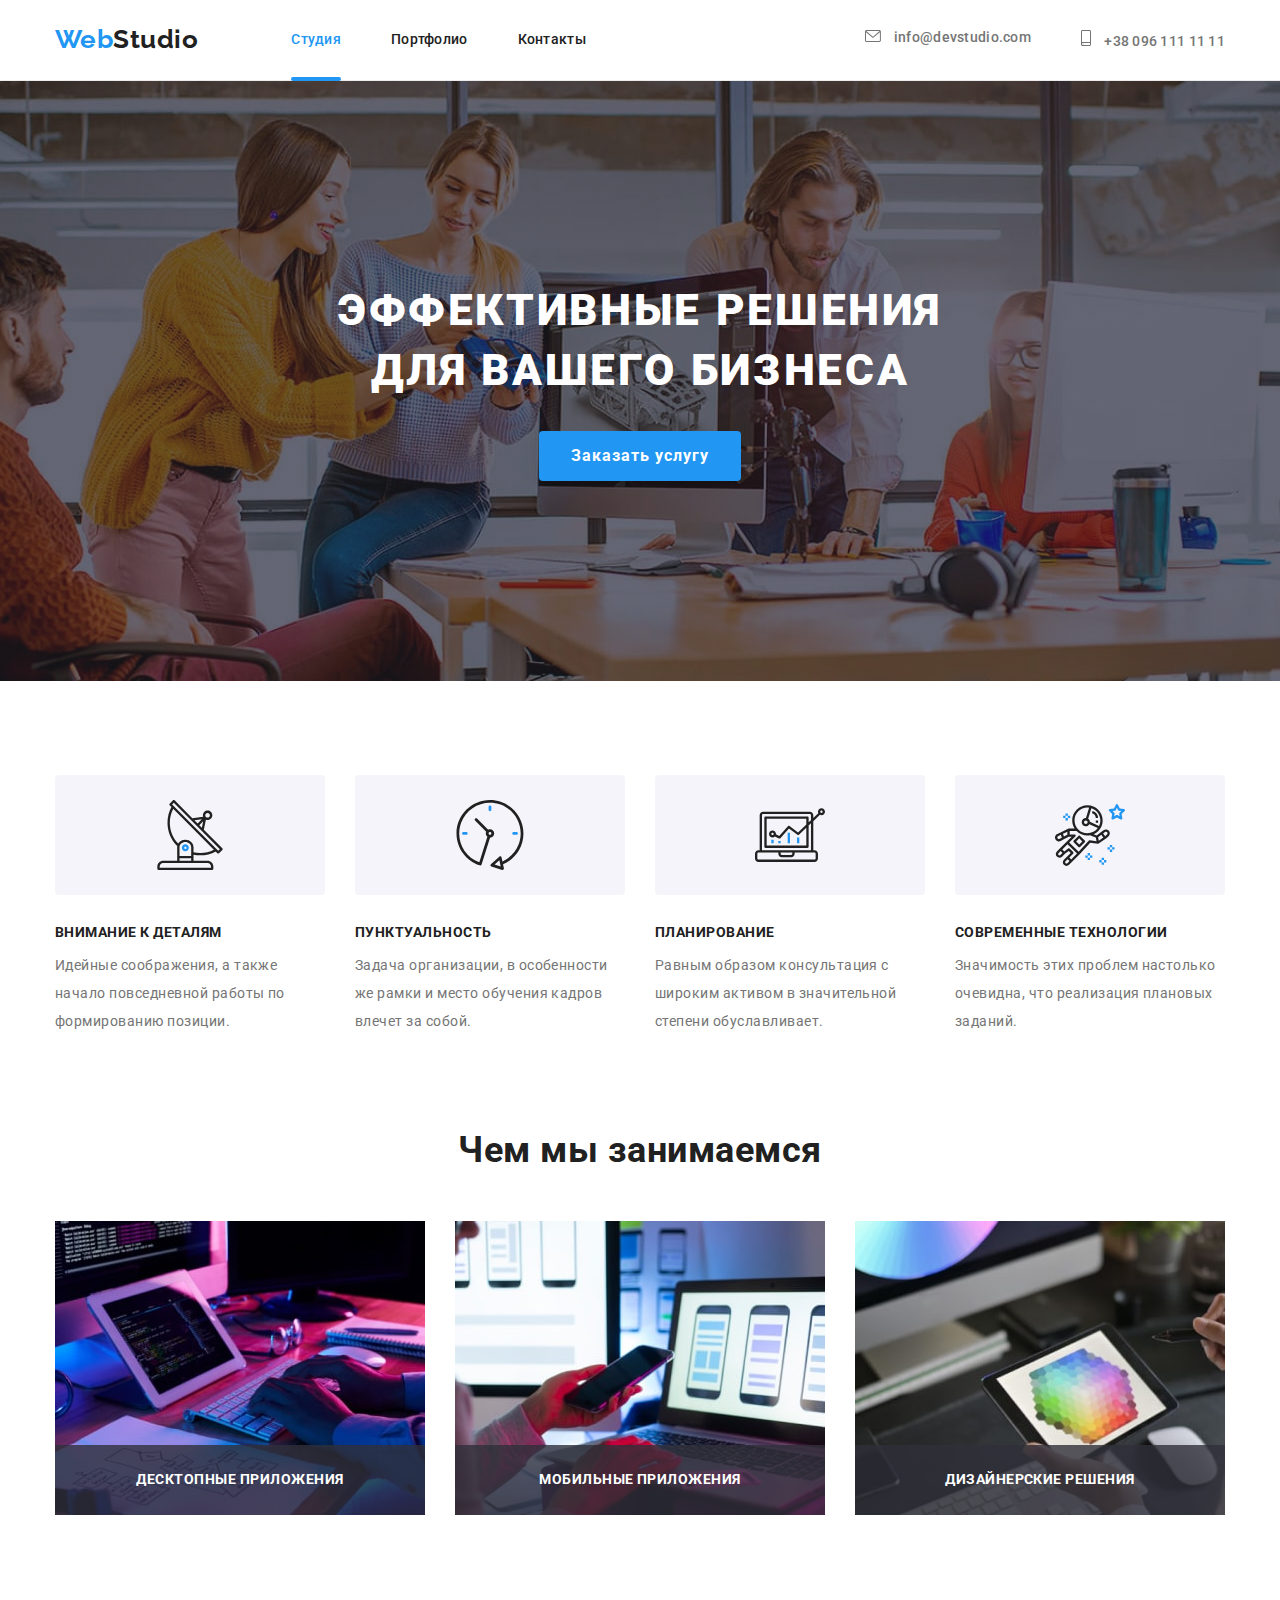
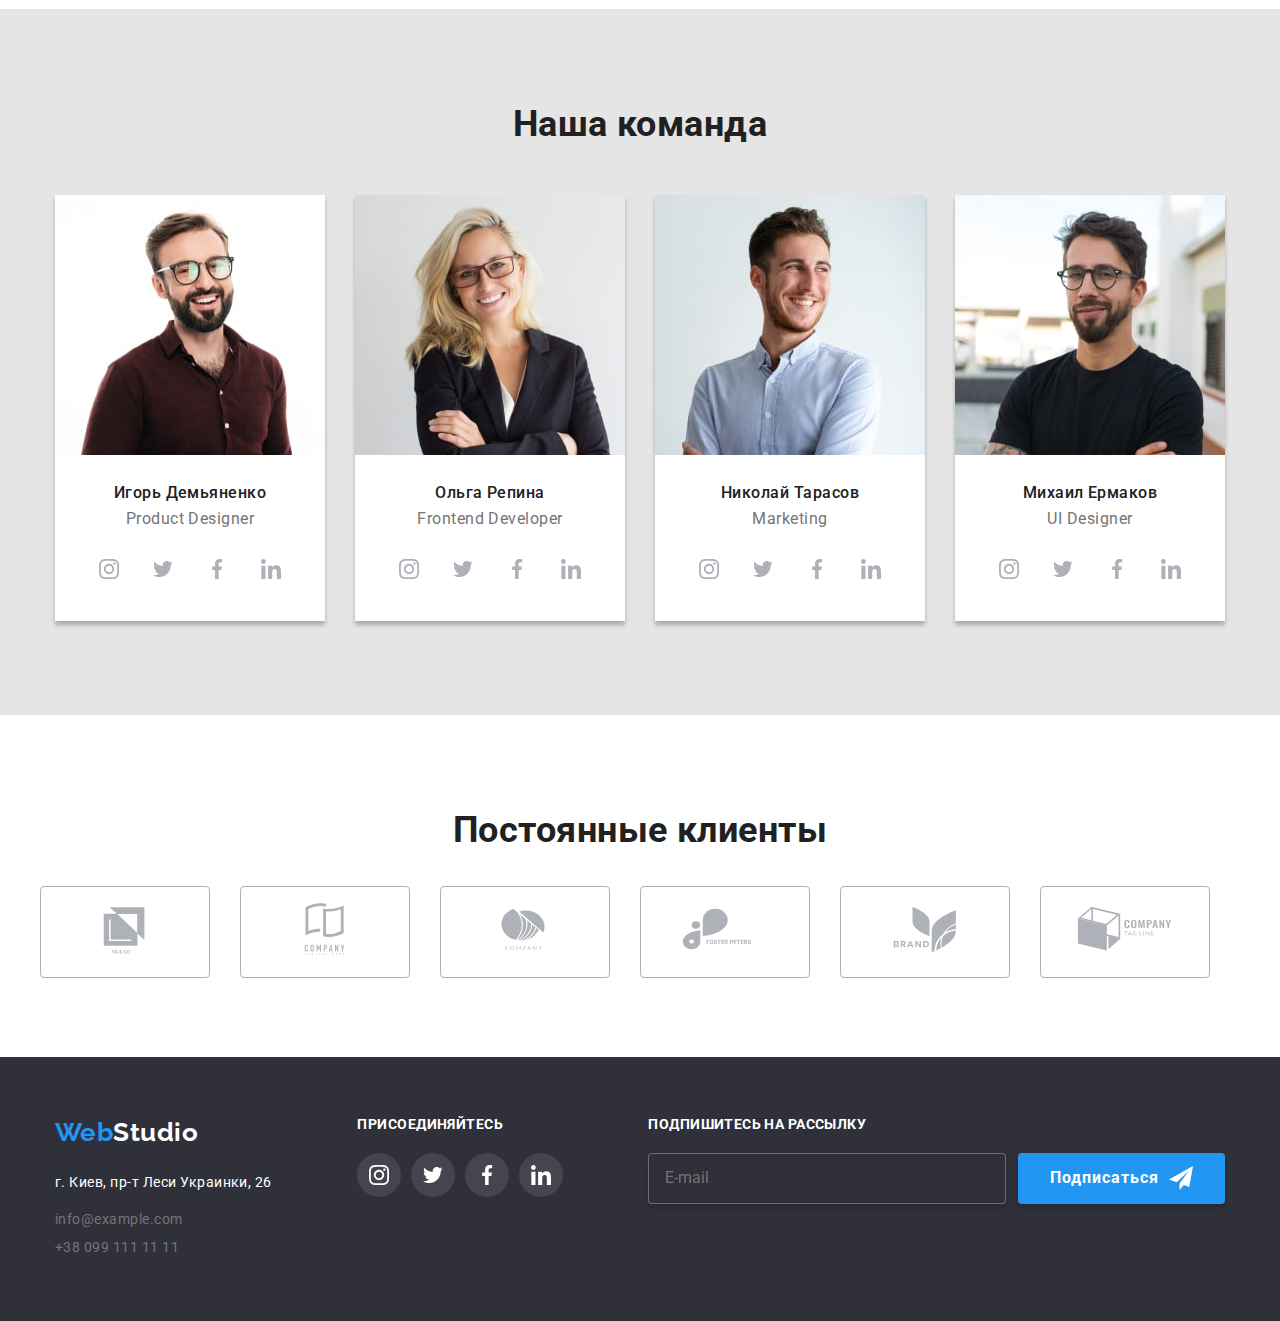
==== commit c4102349: "+adaptive" ====
--- a/index.html
+++ b/index.html
@@ -4,7 +4,7 @@
     <meta charset="UTF-8">
     <meta http-equiv="X-UA-Compatible" content="IE=edge">
     <meta name="viewport" content="width=device-width, initial-scale=1.0">
-    <title>Document</title>
+    <title>Студия</title>
   <link rel="preconnect" href="https://fonts.gstatic.com">
 <link href="https://fonts.googleapis.com/css2?family=Raleway:wght@700&family=Roboto:wght@400;500;700;900&display=swap" rel="stylesheet">    
 <link rel="stylesheet" href="./css/main.min.css"/>
@@ -14,8 +14,8 @@
     <!--header-->
     <header class="header">
         <div class="container header-line">
+            <span class="logo"><a href="">Web<span class="logo logo__part">Studio</span></a> </span>
         <nav class="nav">
-            <span class="logo"><a href="">Web<span class="logo logo__part">Studio</span></a> </span>
             <ul class="site-nav">
                 <li class="site-nav__item site-nav__item--active"><a href="./index.html">Студия</a></li>
                 <li class="site-nav__item"><a href="./portfolio.html">Портфолио</a></li>
@@ -37,20 +37,73 @@
                         </use>
                     </svg>
                     +38 096 111 11 11</a></li>
-            </ul>    
+            </ul>
+<button type="button" class="menu-open">
+    <svg width="24px" height="16px">
+        <use href="./images/icons.svg/symbol-defs.svg#icon-menu_24px">
+        </use>
+    </svg></button>
+<div class="mobile-nav is-hidden">
+    <div class="menu-container">
+        <button type="button" class="menu-close"><svg width="24px" height="16px">
+                <use href="./images/icons.svg/symbol-defs.svg#icon-close_24px">
+                </use>
+            </svg></button>
+        <nav>
+            <ul class="mobile-menu list">
+                <li class="mobile-menu__item mobile-menu__link--active">
+                    <a href="./index.html" class="mobile-menu__link link">Студия</a>
+                </li>
+                <li class="mobile-menu__item">
+                    <a href="./portfolio.html" class="mobile-menu__link link">Портфолио</a>
+                </li>
+                <li class="mobile-menu__item">
+                    <a href="" class="mobile-menu__link link">Контакты</a>
+                </li>
+            </ul>
+        </nav>
+        <div class="mobile-nav__bottom">
+            <ul class="mobile-contacts list">
+                <li class="mobile-contacts__item">
+                    <a href="mailto:info@devstudio.com" class="mobile-contacts__link--active link">+38 096 111 11 11</a>
+                </li>
+                <li class="mobile-contacts__item">
+                    <a href="tel:+380961111111" class="mobile-contacts__link link">info@devstudio.com</a>
+                </li>
+
+            </ul>
+            <ul class="mobile-media list">
+                <li class="mobile-media__item">
+                    <a href="" class="mobile-media__link link">Instagram</a>
+                </li>
+                <li class="mobile-media__item">
+                    <a href="" class="mobile-media__link link">Twitter</a>
+                </li>
+                <li class="mobile-media__item">
+                    <a href="" class="mobile-media__link link">Facebook</a>
+                </li>
+                <li class="mobile-media__item">
+                    <a href="" class="mobile-media__link link">LinkedIn</a>
+                </li>
+            </ul>
+        </div>
+
     </div>
+</div>
+
+        </div>
     </header>
 
-
     <main>
-        <!-- Hero -->
+
+
+        <!--Hero-->
         <section class="section hero overlay">
             <div class="container">
         <h1 class="hero__title"> Эффективные решения <br> для вашего бизнеса</h1>
         <button data-modal-open type="button" class="btn"> Заказать услугу</button>
         </div>
     </section>
-
 
 
         <!--Features-->
@@ -114,13 +167,30 @@
             <div class="container"> 
              <h2 class="section__title"> Чем мы занимаемся</h2>
              <ul class="our-job">
-                <li class="our-job__items"> <img src="images/box-1.jpg" width="370" height="294" alt="создаем макет">
+                <li class="our-job__items"> 
+                    <picture>
+                        <source srcset="./images/desktop/box-1_1x-min.jpg 1x, ./images/desktop/box-1_2x-min.jpg 2x"
+                            media="(min-width: 1200px)">
+                       <img src="images/box-1.jpg" width="370" height="294" alt="создаем макет"> 
+                    </picture>
+                    
                 <h3 class="our-job__title">Десктопные приложения</h3>
              </li>
-                <li class="our-job__items"> <img src="images/box-2.jpg" width="370" height="294" alt="создаем сайт">
+                <li class="our-job__items"> 
+                    <picture>
+                        <source srcset="./images/desktop/box-2_1x-min.jpg 1x, ./images/desktop/box-2_2x-min.jpg 2x"
+                            media="(min-width: 1200px)">
+                        <img src="images/box-2.jpg" width="370" height="294" alt="создаем сайт">
+                    </picture>
+                    
                     <h3 class="our-job__title">Мобильные приложения</h3>
                 </li>
-                <li class="our-job__items"> <img src="images/box-3.jpg" width="370" height="294" alt="адаптируем">
+                <li class="our-job__items"> 
+                    <picture>
+                        <source srcset="./images/desktop/box-3_1x-min.jpg 1x, ./images/desktop/box-3_2x-min.jpg 2x"
+                            media="(min-width: 1200px)">
+                        <img src="images/box-3.jpg" width="370" height="294" alt="адаптируем">
+                    </picture>
                     <h3 class="our-job__title">Дизайнерские решения</h3></li>
              </ul> 
             </div>
@@ -132,7 +202,13 @@
             <h2 class="section__title"> Наша команда</h2>
             <ul class="team">
                 <li class="team__members">
-                    <img src="images/product-designer.jpg" alt="Игорь Демьяненко" width="270">
+                    <picture>
+                        <source srcset="./images/desktop/PD_d_1x-min.jpg 1x, ./images/desktop/PD_d_2x-min.jpg 2x" media="(min-width: 1200px)">
+                        <source srcset="./images/tablet/PD_t_1x-min.jpg 1x, ./images/tablet/PD_t_2x-min.jpg 2x" media="(min-width: 768px)">
+                        <source srcset="./images/mobile/PD_m_1x-min.jpg 1x, ./images/mobile/PD_m_2x-min.jpg 2x" media="(min-width: 480px)">
+                        <img src="images/product-designer.jpg" alt="Игорь Демьяненко">
+                    </picture>
+
                     <h3 class="team__name">Игорь Демьяненко</h3>
                     <p lang="en" class="team__specialty">Product Designer</p>
 
@@ -173,7 +249,14 @@
                 </li>
 
                 <li class="team__members">
-                    <img src="images/frontend-developer.jpg" alt="Ольга Репина" width="270"> 
+                    <picture>
+                        <source srcset="./images/desktop/FD_d_1x-min.jpg 1x, ./images/desktop/FD_d_2x-min.jpg 2x"
+                            media="(min-width: 1200px)">
+                        <source srcset="./images/tablet/FD_t_1x-min.jpg 1x, ./images/tablet/FD_t_2x-min.jpg 2x" media="(min-width: 768px)">
+                        <source srcset="./images/mobile/FD_m_1x-min.jpg 1x, ./images/mobile/FD_m_2x-min.jpg 2x" media="(min-width: 480px)">
+                        <img src="images/frontend-developer.jpg" alt="Ольга Репина"> 
+                    </picture>
+                    
                     <h3 class="team__name">Ольга Репина</h3>
                     <p lang="en" class="team__specialty">  Frontend Developer</p>
                     <ul class="icons-list">
@@ -213,8 +296,14 @@
                 </li>
 
                 <li class="team__members">
-                    <img src="images/marketing.jpg" alt="Николай Тарасов" width="270">
-                    <h3 class="team__name">Николай Тарасов</h3>
+                    <picture>
+                        <source srcset="./images/desktop/M_d_1x-min.jpg 1x, ./images/desktop/M_d_2x-min.jpg 2x"
+                            media="(min-width: 1200px)">
+                        <source srcset="./images/tablet/M_t_1x-min.jpg 1x, ./images/tablet/M_t_2x-min.jpg 2x" media="(min-width: 768px)">
+                        <source srcset="./images/mobile/M_m_1x-min.jpg 1x, ./images/mobile/M_m_2x-min.jpg 2x" media="(min-width: 480px)">
+                      <img src="images/marketing.jpg" alt="Николай Тарасов">  
+                    </picture>
+                                        <h3 class="team__name">Николай Тарасов</h3>
                     <p lang="en" class="team__specialty"> Marketing </p>
                     <ul class="icons-list">
                         <li class="icons-list__card">
@@ -253,8 +342,14 @@
                 </li>
 
                 <li class="team__members">
-                    <img src="images/designer.jpg" alt="Михаил Ермаков" width="270">
-                    <h3 class="team__name">Михаил Ермаков</h3>
+                    <picture>
+                        <source srcset="./images/desktop/Ul_d_1x-min.jpg 1x, ./images/desktop/Ul_d_2x-min.jpg 2x"
+                            media="(min-width: 1200px)">
+                        <source srcset="./images/tablet/Ul_t_1x-min.jpg 1x, ./images/tablet/Ul_t_2x-min.jpg 2x" media="(min-width: 768px)">
+                        <source srcset="./images/mobile/Ul_m_1x-min.jpg 1x, ./images/mobile/Ul_m_2x-min.jpg 2x" media="(min-width: 480px)">
+                      <img src="images/designer.jpg" alt="Михаил Ермаков">  
+                    </picture>
+                                        <h3 class="team__name">Михаил Ермаков</h3>
                     <p lang="en" class="team__specialty">UI Designer</p>
                     <ul class="icons-list">
                         <li class="icons-list__card">
@@ -296,7 +391,7 @@
         </div>
         </section>
 
-        <!--Partners-->
+        <!--Partners -->
 
         <section class="section">
             <div class="container">
@@ -358,13 +453,14 @@
 </section>
 
     </main>
+   
 
     
     <!--footer-->
     <footer class="page-footer">
         <section class="footer">
             <div class="container footer-container">
-                <div>
+                <div class="footer-contacts">
         <h3 class="logo page-footer__logo"><a href="">Web<span class="logo__part logo__part--white">Studio</span></a> </h3>       
         <address class="address">
             <ul class="contacts">
@@ -434,6 +530,7 @@
     </footer>
 
 
+
 <div class="backdrop is-hidden" data-modal>
 
     <div class="modal"> 
@@ -501,5 +598,25 @@
 
 
 <script src="./js/modal.js"></script>
+<script src="./js/menu.js">
+</script>
+
+<script>
+    (() => {
+        document
+            .querySelector('.js-speaker-form')
+            .addEventListener('submit', e => {
+                e.preventDefault();
+
+                new FormData(e.currentTarget).forEach((value, name) =>
+                    console.log(`${name}: ${value}`),
+                );
+
+                e.currentTarget.reset();
+            });
+    })();
+</script>
+
+
 </body>
 </html>--- a/css/main.min.css
+++ b/css/main.min.css
@@ -3,5 +3,5 @@
  Consolas,  'Liberation Mono',  Menlo,- monospace;font-size:1em}small{font-size:80%}sub,sup{font-size:75%;line-height:0;position:relative;vertical-align:baseline}sub{bottom:-0.25em}sup{top:-0.5em}table{text-indent:0;border-color:inherit}button,input,optgroup,select,textarea{font-family:inherit;font-size:100%;line-height:1.15;margin:0}button,select{text-transform:none}button,[type='button'],[type='reset'],[type='submit']{-webkit-appearance:button}::-moz-focus-inner{border-style:none;padding:0}:-moz-focusring{outline:1px dotted ButtonText}:-moz-ui-invalid{box-shadow:none}legend{padding:0}progress{vertical-align:baseline}::-webkit-inner-spin-button,::-webkit-outer-spin-button{height:auto}[type='search']{-webkit-appearance:textfield;outline-offset:-2px}::-webkit-search-decoration{-webkit-appearance:none}::-webkit-file-upload-button{-webkit-appearance:button;font:inherit}summary{display:list-item}*{box-sizing:border-box;margin:0;padding:0}html{box-sizing:border-box}*,*::before,*::after{box-sizing:inherit}body{background-color:#fff;font-family:"Roboto",sans-serif;font-style:normal;letter-spacing:0.03em;margin:0}a{color:inherit;text-decoration:none}ul{list-style:none}img{display:block;max-width:100%;height:auto}.container{margin:0 auto;padding:0 15px;width:1200px}.section__title{color:#212121;font-weight:700;font-size:36px;line-height:1.17;text-align:center;margin-top:0;margin-bottom:50px}.section{padding:94px 0}.section__title--hide{position:absolute;width:1px;height:1px;margin:-1px;border:0;padding:0;clip:rect(0 0 0 0);overflow:hidden}.header{background-color:#fff;color:#212121;border-bottom:1px solid #ececec;transition:color 250ms cubic-bezier(0.4, 0, 0.2, 1)}.header a{transition:color 250ms cubic-bezier(0.4, 0, 0.2, 1)}.header a:hover,.header a:focus{color:#2196f3}.header-line{display:flex;flex-direction:row;align-items:center}.nav{display:flex}.site-nav{display:flex;margin-left:93px}.site-nav__item{display:block;padding-top:32px;padding-bottom:32px;font-weight:500;font-size:14px;line-height:1.14;letter-spacing:0.02em}.site-nav__item:not(:last-child){margin-right:50px}.addres__item{color:#757575;font-weight:500;font-size:14px;line-height:1.14;letter-spacing:0.02em}.addres__item:first-child{margin-right:50px}.addres{display:flex;margin-left:auto}.site-nav__item--active{position:relative;color:#2196f3}.site-nav__item--active::after{content:'';position:absolute;left:0;bottom:-1px;background-color:#2196f3;border-radius:2px;width:100%;height:4px}.addres__icon{margin-right:10px;fill:#757575;transition:fill 250ms cubic-bezier(0.4, 0, 0.2, 1)}.addres__item .addres__icon{transition:fill 250ms cubic-bezier(0.4, 0, 0.2, 1)}.addres__item:hover .addres__icon,.addres__item:focus .addres__icon{fill:#2196f3}.logo{font-family:"Raleway", sans-serif;font-weight:700;font-size:26px;line-height:1.19;margin-top:24px;margin-bottom:25px;color:#2196f3}.logo__part{color:#212121}.logo:hover .logo__part,.logo:focus .logo__part{color:#2196f3}.hero{background-color:#2f303a;text-align:center}.overlay{max-width:1600px;height:600px;margin-left:auto;margin-right:auto;background-image:linear-gradient(to right, rgba(47,48,58,0.4), rgba(47,48,58,0.4)),url("../images/hero.jpg");background-size:cover;background-position:center}.hero__title{color:#fff;font-weight:900;font-size:44px;line-height:1.36;text-align:center;letter-spacing:0.06em;text-transform:uppercase;outline:white;margin-bottom:30px;margin-top:106px}.btn{display:inline-block;border:0;border-radius:4px;box-shadow:0px 4px 4px rgba(0,0,0,0.15);padding:10px 32px;color:#fff;background-color:#2196f3;font-weight:700;font-size:16px;line-height:1.88;letter-spacing:0.06em;cursor:pointer;text-align:center;transition:background-color 250ms cubic-bezier(0.4, 0, 0.2, 1)}.btn:hover,.btn:focus{background-color:#188ce8}.features{display:flex;flex-wrap:wrap}.section-features{padding-bottom:0}.features__items{flex-basis:calc((100% - 90px) / 4);margin-right:30px}.features__items:last-child{margin-right:0}.features__icon{display:flex;width:100%;height:120px;justify-content:center;align-items:center;background-color:#f5f4fa;border-radius:4px}.features__title{color:#212121;font-weight:700;font-size:14px;line-height:1.14;text-transform:uppercase;margin-top:0;margin-bottom:10px;margin-top:30px}.features__text{color:#757575;font-size:14px;line-height:2}.our-job{display:flex}.our-job__items{position:relative;width:calc((100% - 60px) / 3);margin-right:30px}.our-job__items:last-child{margin-right:0}.our-job__title{position:absolute;bottom:0;right:0;left:0;padding:27px;text-align:center;color:#fff;font-weight:700;font-size:14px;line-height:1.14;text-transform:uppercase;background-color:rgba(47,48,58,0.8)}.team{display:flex}.our-team{background-color:#e5e5e5}.team__members{width:calc((100% - 90px) / 4);margin-right:30px;background-color:#fff;box-shadow:0px 4px 4px rgba(0,0,0,0.25)}.team__members:last-child{margin-right:0}.team__name{color:#212121;font-weight:500;font-size:16px;line-height:1.98;text-align:center;margin-top:30px;margin-bottom:10px;line-height:100%}.team__specialty{color:#757575;font-size:16px;line-height:1.88;text-align:center;line-height:100%}.icons-list{display:flex;justify-content:center;padding:16px 32px 30px}.icons-list__card{display:flex;width:44px;height:44px;flex-basis:calc((100% - 30px) / 4);border-radius:50%;margin-right:10px;align-items:center;justify-content:center;transition:background-color 250ms cubic-bezier(0.4, 0, 0.2, 1)}.icons-list__card:last-child{margin-right:0}.icons-list__card:hover,.icons-list__card:focus{background-color:#2196f3}.icons-list__card:focus-within{background-color:#2196f3}.icons-list__icon{display:flex;fill:#afb1b8;align-items:center;justify-content:center}.icons-list__card .icons-list__icon{transition:fill 250ms cubic-bezier(0.4, 0, 0.2, 1)}.icons-list__card:hover .icons-list__icon,.icons-list__card:focus-within .icons-list__icon{fill:#fff;outline:none}.our-partners{display:flex}.our-partners__card{display:flex;flex-basis:calc((100% - 30px) / 6);height:92px;margin-right:30px;border:1px solid #afb1b8;box-sizing:border-box;border-radius:4px;align-items:center;justify-content:center;transition:border 250ms cubic-bezier(0.4, 0, 0.2, 1)}.our-partners__card:last-child{margin-right:0}.our-partners__card:hover,.our-partners__card:focus-within{border:1px solid #2196f3}.our-partners__card .our-partners__icon{transition:fill 250ms cubic-bezier(0.4, 0, 0.2, 1)}.our-partners__icon{fill:#afb1b8}.our-partners__card:hover .our-partners__icon{fill:#2196f3}.our-partners__icon:focus{outline:none;fill:#2196f3}.page-footer{background-color:#2f303a}.footer-container{display:flex}.page-footer__logo{padding-top:60px;padding-bottom:20px;margin:0}.logo__part--white{color:#fff}.contacts{padding-bottom:60px}.contacts__post{font-style:normal;color:#fff;font-size:14px;line-height:2;padding-bottom:9px}.contacts__mailto,.contacts__tel{font-style:normal;color:#757575;font-size:14px;line-height:2;transition:color 250ms cubic-bezier(0.4, 0, 0.2, 1)}.contacts__mailto:hover,.contacts__mailto:focus,.contacts__tel:hover,.contacts__tel:focus{color:#fff}.contacts__mailto{padding-bottom:9px}.page-footer__icon-list{padding:0}.our-icons{display:flex;flex-direction:column;padding-top:72px;padding-left:70px}.icons-list{display:flex;justify-content:center;padding-top:20px}.page-footer__icons-list{padding:20px 0}.our-icons__title{color:#fff;width:145px;height:16px;left:516px;top:2751px;font-size:14px;line-height:1.14;text-transform:uppercase}.page-footer__card{background-color:rgba(255,255,255,0.1)}.page-footer__icon{fill:#fff}.form-subscription{padding-top:72px;padding-left:93px}.form-subscription__title{margin-bottom:20px;font-weight:bold;font-size:14px;line-height:1.14;letter-spacing:0.03em;text-transform:uppercase;color:#fff}.subscription{display:flex;margin-left:auto}.form-subscription__input{width:358px;height:50px;padding:15px;margin-right:12px;border:1px solid rgba(255,255,255,0.3);filter:drop-shadow(0px 4px 4px rgba(0,0,0,0.15));border-radius:4px;background-color:#2f303a}.page-footer__btn{display:flex;align-items:center}.btn__icon{margin-left:10px}.backdrop{position:fixed;top:0;left:0;width:100%;height:100%;background:rgba(0,0,0,0.2);opacity:1;transition:opacity 250ms cubic-bezier(0.4, 0, 0.2, 1);visibility:visible}.backdrop.is-hidden{opacity:0;pointer-events:none;visibility:hidden;transition:opacity 250ms cubic-bezier(0.4, 0, 0.2, 1),visibility 250ms cubic-bezier(0.4, 0, 0.2, 1)}.backdrop.is-hidden .modal{transform:translate(-50%, -50%) scale(0.5)}.modal{position:absolute;top:50%;left:50%;transform:translate(-50%, -50%) scale(1);width:528px;height:581px;background-color:#fff;border-radius:4px;transition:transform 250ms cubic-bezier(0.4, 0, 0.2, 1)}[data-modal-close]{position:absolute;display:flex;align-items:center;justify-content:center;top:8px;right:8px;width:30px;height:30px;fill:#212121;border-radius:50%;cursor:pointer;border:1px solid rgba(0,0,0,0.1);background-color:#fff}[data-modal-close]:hover,[data-modal-close]:focus{fill:#2196f3;transition:fill 250ms cubic-bezier(0.4, 0, 0.2, 1)}.form{display:block;margin-left:auto;padding:40px}.form__title{display:block;font-size:20px;line-height:1.15;text-align:center;letter-spacing:0.03em;padding-bottom:12px}.form__field{position:relative;display:flex;flex-direction:column;margin-bottom:10px}.form__label{margin-bottom:4px;font-size:12px;line-height:1.166;letter-spacing:0.01em;color:#757575}.form__input{height:40px;border:1px solid rgba(33,33,33,0.2);border-radius:4px;padding-left:40px;transition:border-color 250ms cubic-bezier(0.4, 0, 0.2, 1)}.form__input:hover{border-color:#2196f3;transition:border-color 250ms cubic-bezier(0.4, 0, 0.2, 1)}.form__field:focus-within>.form__input{outline-color:#2196f3}.form__comment{padding:12px 16px;resize:none;border:1px solid rgba(33,33,33,0.2);border-radius:4px;height:120px;transition:border-color 250ms cubic-bezier(0.4, 0, 0.2, 1)}.form__comment::placeholder{font-size:12px;line-height:1.166;letter-spacing:0.01em;color:rgba(117,117,117,0.5)}.form__comment:hover{border-color:#2196f3;transition:border-color 250ms cubic-bezier(0.4, 0, 0.2, 1)}.form__comment:focus-within{outline-color:#2196f3}.form__icons{position:absolute;left:12px;bottom:4px;transform:translateY(-50%);display:inline-block;width:18px;height:18px}.form__field:focus-within>.form__icons{fill:#2196f3}.form__checkbox-label{display:flex;font-size:14px;line-height:2;letter-spacing:0.03em;color:#757575;padding-top:16px;justify-content:center;align-items:center;margin-bottom:30px}.form__checkbox{appearance:none;position:absolute}.form__checkbox-icons{display:flex;border:1px solid #212121;border-radius:2px;width:16px;height:15px;margin-right:7px;vertical-align:middle;transition:border-color 250ms #2196f3}.form__checkbox-icons:hover{border-color:#2196f3;transition:border-color 250ms #2196f3}.form__checkbox:checked+.form__checkbox-icons{background-color:#2196f3;background-image:url("../images/icon check.svg");background-size:contain;background-origin:border-box;border-color:#2196f3}.form__checkbox:focus-within+.checkbox-icons{border-color:#2196f3;transition:border-color 250ms #2196f3}.form__agree{color:#2196f3;text-decoration:underline}.form__btn{display:block;margin-left:163px}
+ monospace;font-size:1em}small{font-size:80%}sub,sup{font-size:75%;line-height:0;position:relative;vertical-align:baseline}sub{bottom:-0.25em}sup{top:-0.5em}table{text-indent:0;border-color:inherit}button,input,optgroup,select,textarea{font-family:inherit;font-size:100%;line-height:1.15;margin:0}button,select{text-transform:none}button,[type='button'],[type='reset'],[type='submit']{-webkit-appearance:button}::-moz-focus-inner{border-style:none;padding:0}:-moz-focusring{outline:1px dotted ButtonText}:-moz-ui-invalid{box-shadow:none}legend{padding:0}progress{vertical-align:baseline}::-webkit-inner-spin-button,::-webkit-outer-spin-button{height:auto}[type='search']{-webkit-appearance:textfield;outline-offset:-2px}::-webkit-search-decoration{-webkit-appearance:none}::-webkit-file-upload-button{-webkit-appearance:button;font:inherit}summary{display:list-item}*{box-sizing:border-box;margin:0;padding:0}html{box-sizing:border-box}*,*::before,*::after{box-sizing:inherit}body{background-color:#fff;font-family:"Roboto",sans-serif;font-style:normal;letter-spacing:0.03em;margin:0}a{color:inherit;text-decoration:none}ul{list-style:none}img{display:block;width:100%;height:auto}.container{margin:0 auto;padding-left:15px;padding-right:15px;width:100%}@media screen and (min-width: 480px){.container{width:480px}}@media screen and (min-width: 768px){.container{width:768px}}@media screen and (min-width: 1200px){.container{width:1200px}}.section__title{color:#212121;font-weight:700;text-align:center;font-size:28px;line-height:1.17;margin-bottom:30px}@media screen and (min-width: 1200px){.section__title{font-size:36px;margin-top:0;margin-bottom:50px}}.section{padding:60px 0}@media screen and (min-width: 1200px){.section{padding:94px 0}}.section__title--hide{position:absolute;width:1px;height:1px;margin:-1px;border:0;padding:0;clip:rect(0 0 0 0);overflow:hidden}.header{background-color:#fff;color:#212121;border-bottom:1px solid #ececec;transition:color 250ms cubic-bezier(0.4, 0, 0.2, 1)}.header a{transition:color 250ms cubic-bezier(0.4, 0, 0.2, 1)}.header a:hover,.header a:focus{color:#2196f3}.header-line{display:flex;flex-direction:row;justify-content:space-between;align-items:center}.site-nav{display:flex;margin-left:88px}@media screen and (min-width: 1200px){.site-nav{margin-left:93px}}@media screen and (max-width: 767px){.site-nav{display:none}}.site-nav__item{display:block;padding-top:32px;padding-bottom:32px;font-weight:500;font-size:14px;line-height:1.14;letter-spacing:0.02em}.site-nav__item:not(:last-child){margin-right:50px}.addres__item{color:#757575;font-weight:500;font-size:14px;line-height:1.14;letter-spacing:0.02em}@media screen and (min-width: 1200px){.addres__item:first-child{margin-right:50px}}@media screen and (max-width: 767px){.addres{display:none}}@media screen and (min-width: 768px){.addres{margin-left:auto}}@media screen and (min-width: 1200px){.addres{display:flex}}.site-nav__item--active{position:relative;color:#2196f3}.site-nav__item--active::after{content:"";position:absolute;left:0;bottom:-1px;background-color:#2196f3;border-radius:2px;width:100%;height:4px}.addres__icon{margin-right:10px;fill:#757575;transition:fill 250ms cubic-bezier(0.4, 0, 0.2, 1)}.addres__item .addres__icon{transition:fill 250ms cubic-bezier(0.4, 0, 0.2, 1)}.addres__item:hover .addres__icon,.addres__item:focus .addres__icon{fill:#2196f3}.logo{font-family:"Raleway", sans-serif;font-weight:700;font-size:24px;line-height:1.16;margin:16px 0;color:#2196f3}@media screen and (min-width: 768px){.logo{margin-top:24px;margin-bottom:25px}}@media screen and (min-width: 1200px){.logo{font-size:26px;line-height:1.19}}.logo__part{color:#212121}.logo:hover .logo__part,.logo:focus .logo__part{color:#2196f3}.mobile-nav{position:absolute;background-color:#fff;top:0;width:100vw;height:100vh}.mobile-nav .menu-container{position:relative;padding:48px 40px;display:flex;background-color:#fff;flex-direction:column;justify-content:space-between;height:100%;width:100%}.mobile-nav .menu-close{position:absolute;top:10px;right:15px;background-color:transparent;border:none}.mobile-nav .menu-close:hover,.mobile-nav .menu-close:focus{fill:#2196f3}.mobile-menu__item{margin-bottom:22px}.mobile-menu__link{font-weight:500;font-size:40px;line-height:1.18;text-align:center;letter-spacing:0.02em}.mobile-contacts__link{font-weight:500;font-size:24px;line-height:1.17;letter-spacing:0.02em;color:#757575}.mobile-contacts__link--active{color:#2196f3;font-weight:500;font-size:34px;line-height:1.18;letter-spacing:0.02em;margin-bottom:32px}.mobile-media{display:flex;font-weight:500;font-size:18px;line-height:1.22;letter-spacing:0.02em;color:#2196f3;margin-top:64px}.mobile-media__item:not(:last-child){border-right:1px solid rgba(33,33,33,0.2);padding-right:10px}.mobile-media__item:not(:first-child){padding-left:10px}.mobile-nav.is-hidden{opacity:0;pointer-events:none}.menu-open{background-color:transparent;border:none}.menu-open:hover,.menu-open:focus{fill:#2196f3}@media screen and (min-width: 768px){.menu-open{display:none}}.mobile-nav__bottom{justify-content:space-between}.hero{background-color:#2f303a;text-align:center}.overlay{max-width:1600px;height:600px;margin-left:auto;margin-right:auto;background-size:cover;background-position:center;background-image:linear-gradient(to right, rgba(47,48,58,0.4), rgba(47,48,58,0.4)),url("/images/desktop/Header_d_1x-min.jpg")}@media (min-device-pixel-ratio: 2), (min-resolution: 192dpi), (min-resolution: 2dppx){.overlay{max-width:1600px;height:600px;margin-left:auto;margin-right:auto;background-size:cover;background-position:center;background-image:linear-gradient(to right, rgba(47,48,58,0.4), rgba(47,48,58,0.4)),url("/images/desktop/Header_d_2x-min.jpg")}}@media screen and (min-width: 481px) and (max-width: 768px){.overlay{max-width:1600px;height:600px;margin-left:auto;margin-right:auto;background-size:cover;background-position:center;background-image:linear-gradient(to right, rgba(47,48,58,0.4), rgba(47,48,58,0.4)),url("/images/tablet/Header_t_1x-min.jpg")}}@media screen and (min-width: 481px) and (max-width: 768px) and (min-device-pixel-ratio: 2), screen and (min-width: 481px) and (max-width: 768px) and (min-resolution: 192dpi), screen and (min-width: 481px) and (max-width: 768px) and (min-resolution: 2dppx){.overlay{max-width:1600px;height:600px;margin-left:auto;margin-right:auto;background-size:cover;background-position:center;background-image:linear-gradient(to right, rgba(47,48,58,0.4), rgba(47,48,58,0.4)),url("/images/tablet/Header_t_2x-min.jpg")}}@media screen and (max-width: 480px){.overlay{max-width:1600px;height:600px;margin-left:auto;margin-right:auto;background-size:cover;background-position:center;background-image:linear-gradient(to right, rgba(47,48,58,0.4), rgba(47,48,58,0.4)),url("/images/mobile/Header_m_1x-min.jpg")}}@media screen and (max-width: 480px) and (min-device-pixel-ratio: 2), screen and (max-width: 480px) and (min-resolution: 192dpi), screen and (max-width: 480px) and (min-resolution: 2dppx){.overlay{max-width:1600px;height:600px;margin-left:auto;margin-right:auto;background-size:cover;background-position:center;background-image:linear-gradient(to right, rgba(47,48,58,0.4), rgba(47,48,58,0.4)),url("/images/mobile/Header_m_2x-min.jpg")}}.hero__title{color:#fff;font-weight:900;font-size:44px;line-height:1.36;text-align:center;letter-spacing:0.06em;text-transform:uppercase;outline:white;margin-bottom:30px;margin-top:106px}@media screen and (max-width: 1199px){.hero__title{font-size:26px;line-height:1.615}}.btn{display:inline-block;border:0;border-radius:4px;box-shadow:0px 4px 4px rgba(0,0,0,0.15);padding:10px 32px;color:#fff;background-color:#2196f3;font-weight:700;font-size:16px;line-height:1.88;letter-spacing:0.06em;cursor:pointer;text-align:center;transition:background-color 250ms cubic-bezier(0.4, 0, 0.2, 1)}.btn:hover,.btn:focus{background-color:#188ce8}@media screen and (min-width: 1200px){.section-features{padding-bottom:0}}@media screen and (min-width: 768px){.features{display:flex;flex-wrap:wrap;margin:-15px}}@media screen and (min-width: 768px){.features__items{flex-basis:calc((100% - 4 * 15px) / 2);margin:15px}}@media screen and (min-width: 1200px){.features__items{flex-basis:calc((100% - 8 * 15px) / 4);margin:15px}}@media screen and (max-widht: 767px){.features__items:not(:last-child){margin-bottom:30px}}.features__icon{display:flex;width:100%;height:120px;justify-content:center;align-items:center;background-color:#f5f4fa;border-radius:4px}.features__title{text-align:center;color:#212121;font-weight:700;font-size:14px;line-height:1.14;text-transform:uppercase;margin-top:0;margin-bottom:10px;margin-top:30px}@media screen and (min-width: 768px){.features__title{text-align:left}}.features__text{color:#757575;font-size:14px;line-height:2}@media screen and (max-width: 1199px){.job{display:none}}.our-job{display:flex}.our-job__items{position:relative;width:calc((100% - 60px) / 3);margin-right:30px}.our-job__items:last-child{margin-right:0}.our-job__title{position:absolute;bottom:0;right:0;left:0;padding:27px;text-align:center;color:#fff;font-weight:700;font-size:14px;line-height:1.14;text-transform:uppercase;background-color:rgba(47,48,58,0.8)}@media screen and (min-width: 768px){.team{display:flex;flex-wrap:wrap;margin:-15px}}.our-team{background-color:#e5e5e5}.team__members{background-color:#fff;box-shadow:0px 4px 4px rgba(0,0,0,0.25);margin:15px}@media screen and (min-width: 768px){.team__members{flex-basis:calc((100% - 4 * 15px) / 2)}}@media screen and (min-width: 1200px){.team__members{flex-basis:calc((100% - 8 * 15px) / 4)}}@media screen and (max-widht: 767px){.team__members:not(:last-child){margin-bottom:30px}}.team__name{color:#212121;font-weight:500;font-size:16px;line-height:1.98;text-align:center;margin-top:30px;margin-bottom:10px;line-height:100%}.team__specialty{color:#757575;font-size:16px;line-height:1.88;text-align:center;line-height:100%}.icons-list{display:flex;justify-content:center;padding:16px 32px 30px}.icons-list__card{display:flex;width:44px;height:44px;flex-basis:calc((100% - 30px) / 4);border-radius:50%;margin-right:10px;align-items:center;justify-content:center;transition:background-color 250ms cubic-bezier(0.4, 0, 0.2, 1)}.icons-list__card:last-child{margin-right:0}.icons-list__card:hover,.icons-list__card:focus{background-color:#2196f3}.icons-list__card:focus-within{background-color:#2196f3}.icons-list__icon{display:flex;fill:#afb1b8;align-items:center;justify-content:center}.icons-list__card .icons-list__icon{transition:fill 250ms cubic-bezier(0.4, 0, 0.2, 1)}.icons-list__card:hover .icons-list__icon,.icons-list__card:focus-within .icons-list__icon{fill:#fff;outline:none}.our-partners{display:flex;flex-wrap:wrap;margin:-15px}.our-partners__card{display:flex;width:100%;height:92px;margin:15px;border:1px solid #afb1b8;box-sizing:border-box;border-radius:4px;align-items:center;justify-content:center;transition:border 250ms cubic-bezier(0.4, 0, 0.2, 1)}@media screen and (min-width: 320px){.our-partners__card{flex-basis:calc((100% - 4 * 15px) / 2)}.our-partners__card:nth-child(n+5){margin-bottom:0}}@media screen and (min-width: 768px){.our-partners__card{flex-basis:calc((100% - 6 * 15px) / 3)}.our-partners__card:nth-child(n+4){margin-bottom:0}}@media screen and (min-width: 1200px){.our-partners__card{flex-basis:calc((100% - 12 *15px) / 6);margin-top:0;margin-bottom:0}.our-partners__card:first-child{margin-left:0}.our-partners__card:last-child{margin-right:0}}.our-partners__card:hover,.our-partners__card:focus-within{border:1px solid #2196f3}.our-partners__card .our-partners__icon{transition:fill 250ms cubic-bezier(0.4, 0, 0.2, 1)}.our-partners__icon{fill:#afb1b8}.our-partners__card:hover .our-partners__icon{fill:#2196f3}.our-partners__icon:focus{outline:none;fill:#2196f3}.page-footer{background-color:#2f303a}.footer-container{padding-top:60px;padding-bottom:60px;display:flex}@media screen and (max-width: 767px){.footer-container{flex-direction:column}}@media screen and (max-width: 1119px){.footer-container{flex-wrap:wrap;align-items:baseline}}.page-footer__logo{padding-bottom:20px;margin:0}@media screen and (max-width: 1119px){.page-footer__logo{text-align:center}}.logo__part--white{color:#fff}@media screen and (max-width: 1119px){.footer-contacts{padding-bottom:60px;display:flex;flex-direction:column;align-items:center;margin-right:auto;margin-left:auto}}.contacts{display:flex;flex-direction:column}@media screen and (max-width: 1119px){.contacts{align-items:center}}.contacts__post{font-style:normal;color:#fff;font-size:14px;line-height:2;padding-bottom:9px}.contacts__mailto,.contacts__tel{font-style:normal;color:#757575;font-size:14px;line-height:2;transition:color 250ms cubic-bezier(0.4, 0, 0.2, 1)}.contacts__mailto:hover,.contacts__mailto:focus,.contacts__tel:hover,.contacts__tel:focus{color:#fff}.contacts__mailto{padding-bottom:9px}.page-footer__icon-list{padding:0}.our-icons{display:flex;flex-direction:column;margin-left:auto;margin-right:auto}@media screen and (max-width: 1119px){.our-icons{align-items:center;padding-bottom:60px}}.icons-list{display:flex;justify-content:center;padding-top:20px}.page-footer__icons-list{padding:20px 0}.our-icons__title{color:#fff;width:145px;height:16px;left:516px;top:2751px;font-size:14px;line-height:1.14;text-transform:uppercase}.page-footer__card{background-color:rgba(255,255,255,0.1)}.page-footer__icon{fill:#fff}@media screen and (max-width: 1119px){.form-subscription{width:100%;display:flex;flex-direction:column;align-items:center}}.form-subscription__title{margin-bottom:20px;font-weight:bold;font-size:14px;line-height:1.14;letter-spacing:0.03em;text-transform:uppercase;color:#fff}.subscription{display:flex;margin-left:auto}@media screen and (max-width: 1119px){.subscription{width:100%;flex-direction:column;align-items:center}}.form-subscription__input{width:100%;padding:15px 16px;margin-bottom:20px;border:1px solid rgba(255,255,255,0.3);filter:drop-shadow(0px 4px 4px rgba(0,0,0,0.15));border-radius:4px;background-color:#2f303a}@media screen and (min-width: 1200px){.form-subscription__input{width:358px;margin-right:12px;margin-bottom:0}}.page-footer__btn{display:flex;align-items:center}.btn__icon{margin-left:10px}.backdrop{position:fixed;top:0;left:0;width:100%;height:100%;background:rgba(0,0,0,0.2);opacity:1;transition:opacity 250ms cubic-bezier(0.4, 0, 0.2, 1);visibility:visible;overflow-y:scroll}.backdrop.is-hidden{opacity:0;pointer-events:none;visibility:hidden;transition:opacity 250ms cubic-bezier(0.4, 0, 0.2, 1),visibility 250ms cubic-bezier(0.4, 0, 0.2, 1)}.backdrop.is-hidden .modal{transform:translate(-50%, -50%) scale(0.5)}.modal{position:absolute;top:50%;left:50%;transform:translate(-50%, -50%) scale(1);max-width:450px;width:90vw;max-height:609px;height:90wh;background-color:#fff;box-shadow:0px 1px 3px rgba(0,0,0,0.12),0px 1px 1px rgba(0,0,0,0.14),0px 2px 1px rgba(0,0,0,0.2);border-radius:4px;transition:transform 250ms cubic-bezier(0.4, 0, 0.2, 1)}@media screen and (min-width: 1200px){.modal{width:528px;height:581px}}[data-modal-close]{position:absolute;display:flex;align-items:center;justify-content:center;top:8px;right:8px;width:30px;height:30px;fill:#212121;border-radius:50%;cursor:pointer;border:1px solid rgba(0,0,0,0.1);background-color:#fff}[data-modal-close]:hover,[data-modal-close]:focus{fill:#2196f3;transition:fill 250ms cubic-bezier(0.4, 0, 0.2, 1)}.form{display:block;margin-left:auto;padding:40px}.form__title{display:block;font-size:20px;line-height:1.15;text-align:center;letter-spacing:0.03em;padding-bottom:12px}.form__field{position:relative;display:flex;flex-direction:column;margin-bottom:10px}.form__label{margin-bottom:4px;font-size:12px;line-height:1.166;letter-spacing:0.01em;color:#757575}.form__input{height:40px;border:1px solid rgba(33,33,33,0.2);border-radius:4px;padding-left:40px;transition:border-color 250ms cubic-bezier(0.4, 0, 0.2, 1)}.form__input:hover{border-color:#2196f3;transition:border-color 250ms cubic-bezier(0.4, 0, 0.2, 1)}.form__field:focus-within>.form__input{outline-color:#2196f3}.form__comment{padding:12px 16px;resize:none;border:1px solid rgba(33,33,33,0.2);border-radius:4px;height:120px;transition:border-color 250ms cubic-bezier(0.4, 0, 0.2, 1)}.form__comment::placeholder{font-size:12px;line-height:1.166;letter-spacing:0.01em;color:rgba(117,117,117,0.5)}.form__comment:hover{border-color:#2196f3;transition:border-color 250ms cubic-bezier(0.4, 0, 0.2, 1)}.form__comment:focus-within{outline-color:#2196f3}.form__icons{position:absolute;left:12px;bottom:4px;transform:translateY(-50%);display:inline-block;width:18px;height:18px}.form__field:focus-within>.form__icons{fill:#2196f3}.form__checkbox-label{display:flex;font-size:12px;line-height:2;letter-spacing:0.03em;color:#757575;padding-top:16px;justify-content:center;align-items:center;margin-bottom:30px}.form__checkbox{appearance:none;position:absolute}.form__checkbox-icons{display:flex;border:1px solid #212121;border-radius:2px;width:16px;height:15px;margin-right:7px;vertical-align:middle;transition:border-color 250ms #2196f3}.form__checkbox-icons:hover{border-color:#2196f3;transition:border-color 250ms #2196f3}.form__checkbox:checked+.form__checkbox-icons{background-color:#2196f3;background-image:url("../images/icon check.svg");background-size:contain;background-origin:border-box;border-color:#2196f3}.form__checkbox:focus-within+.checkbox-icons{border-color:#2196f3;transition:border-color 250ms #2196f3}.form__agree{color:#2196f3;text-decoration:underline}.form__btn{display:block;margin-left:auto;margin-right:auto}
 /*# sourceMappingURL=main.min.css.map */